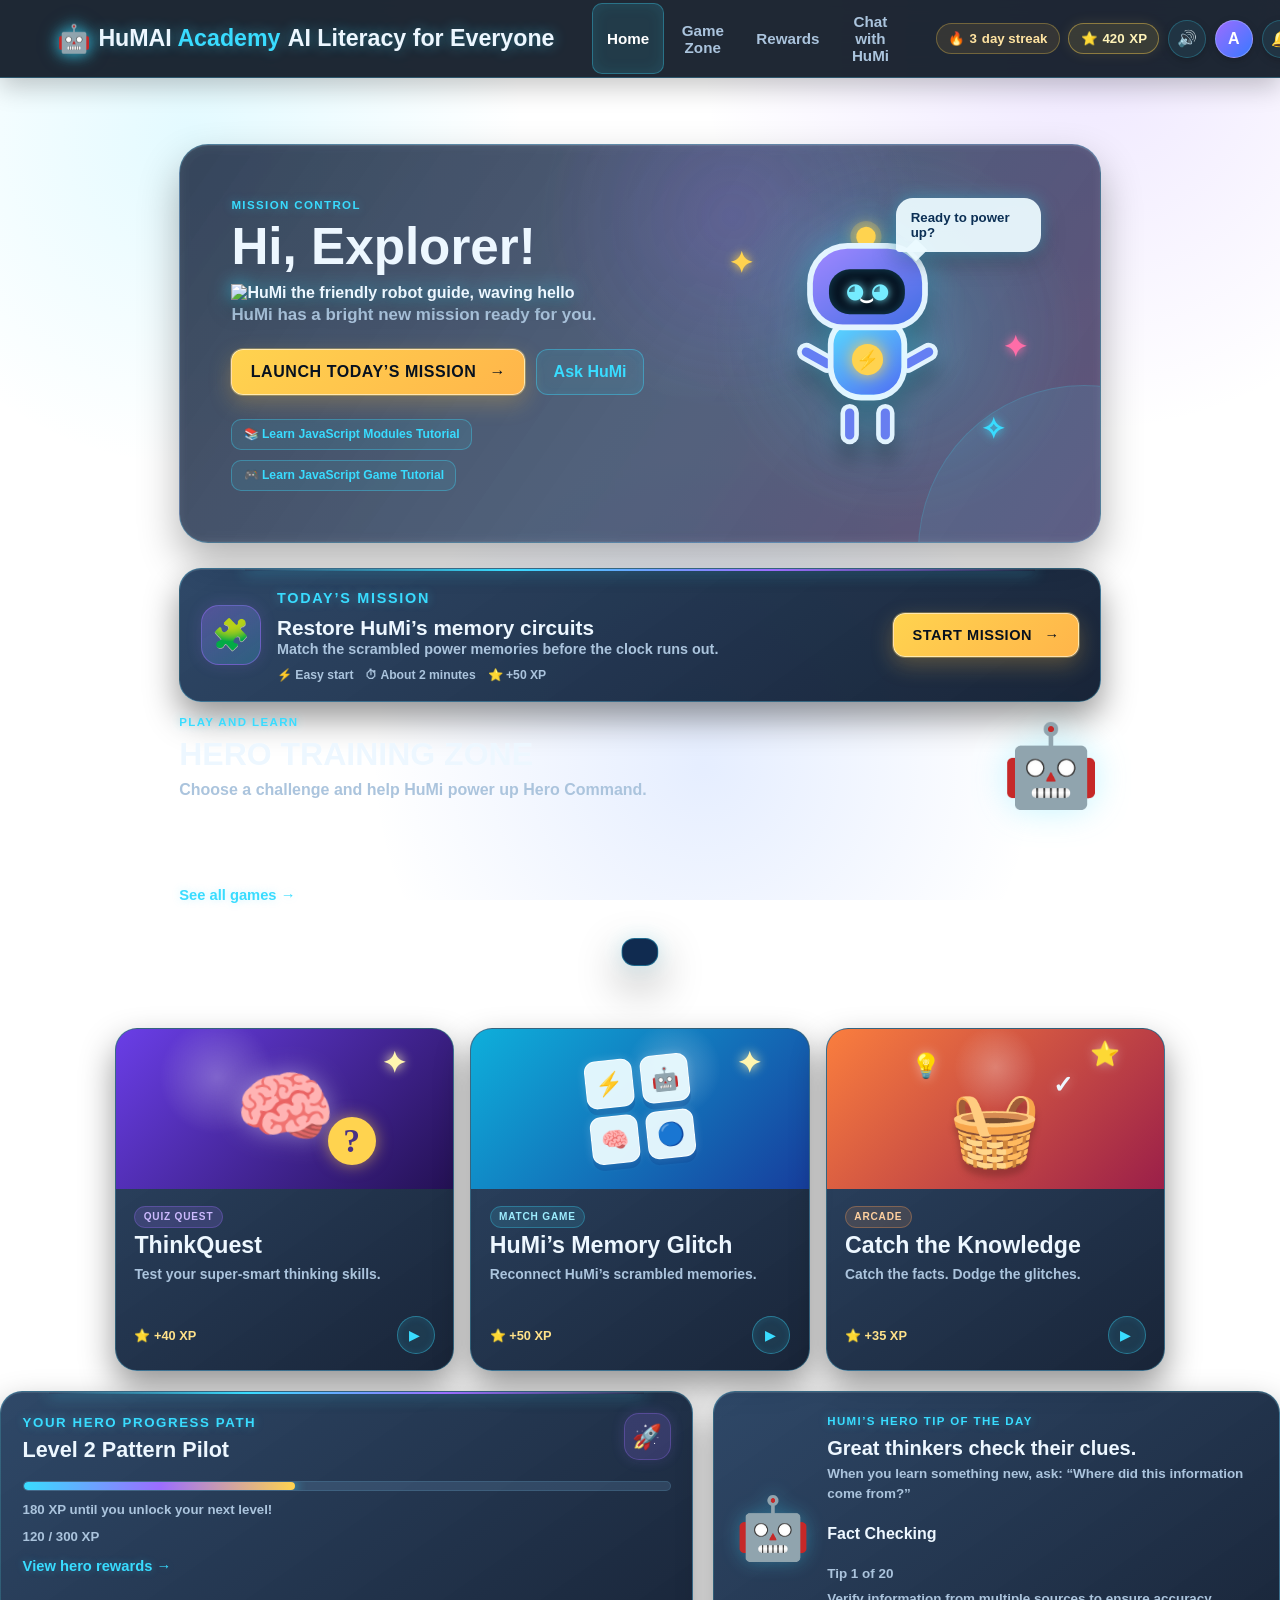
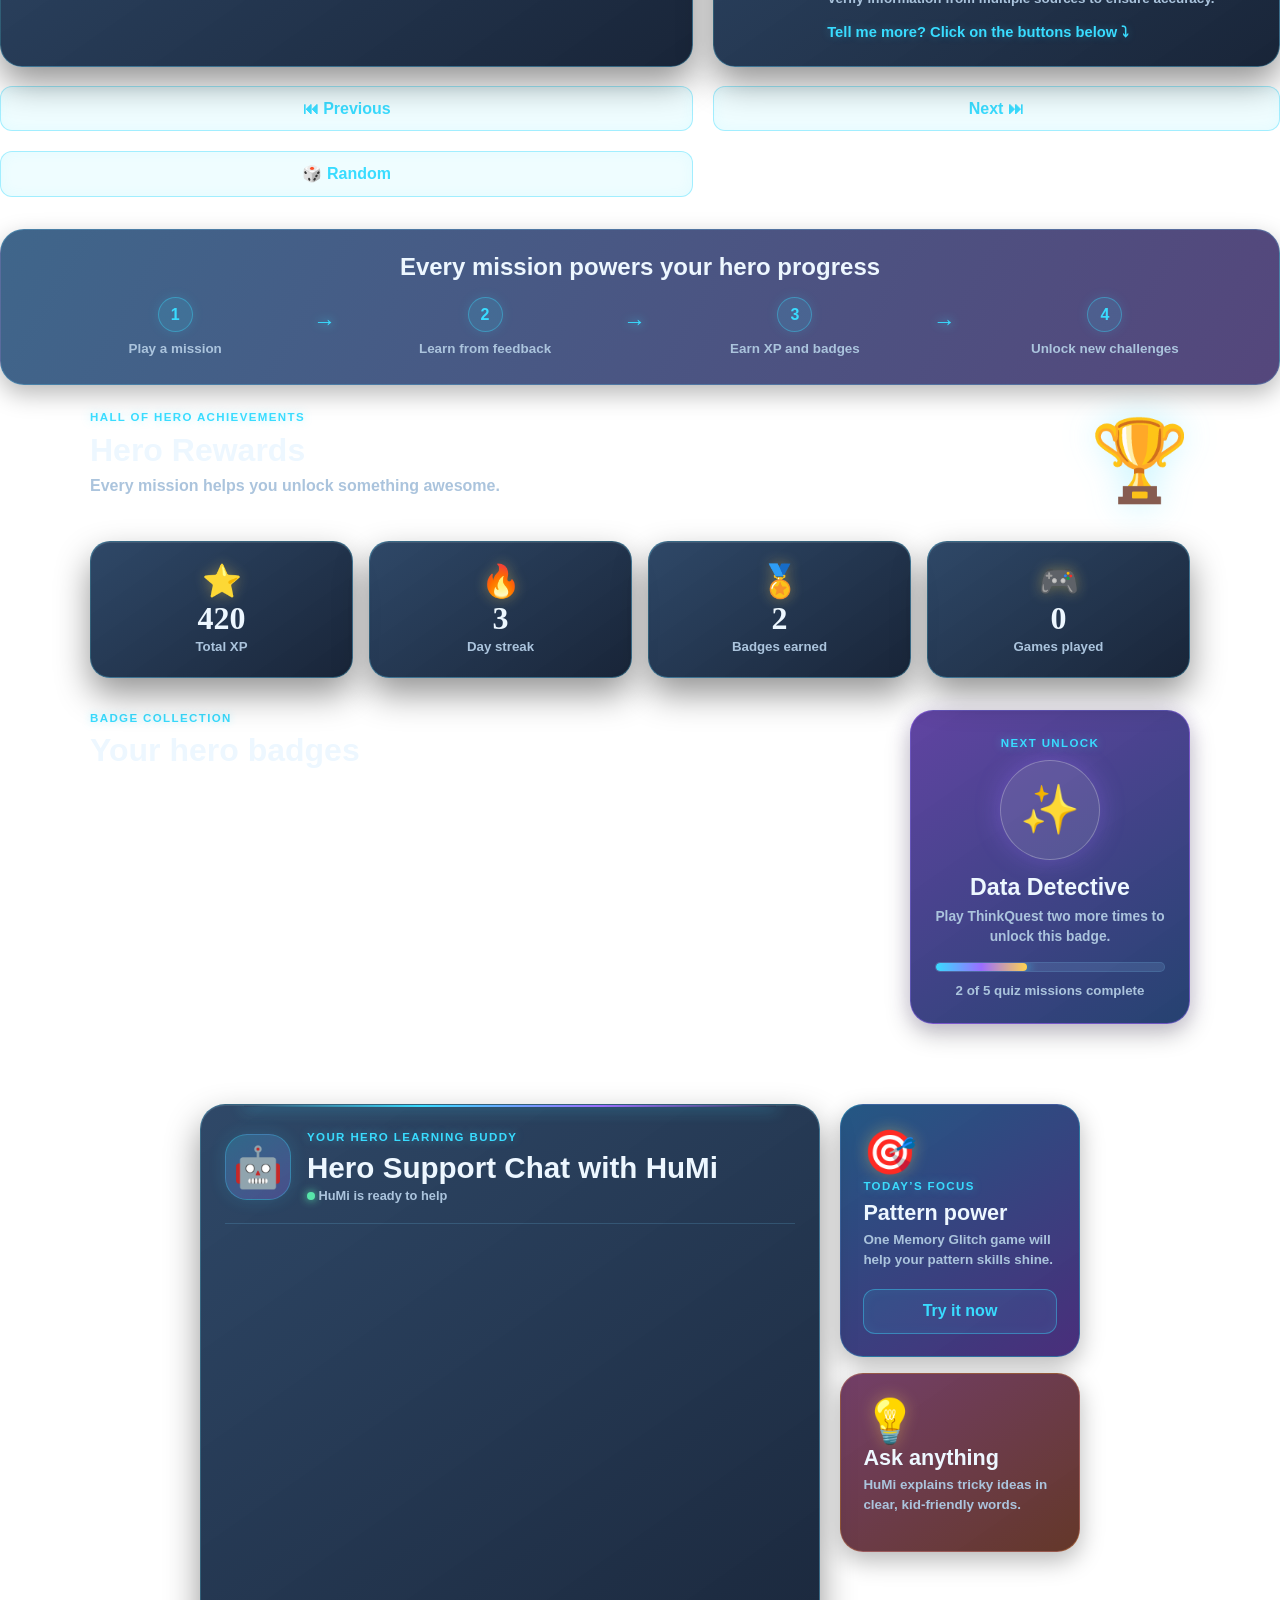
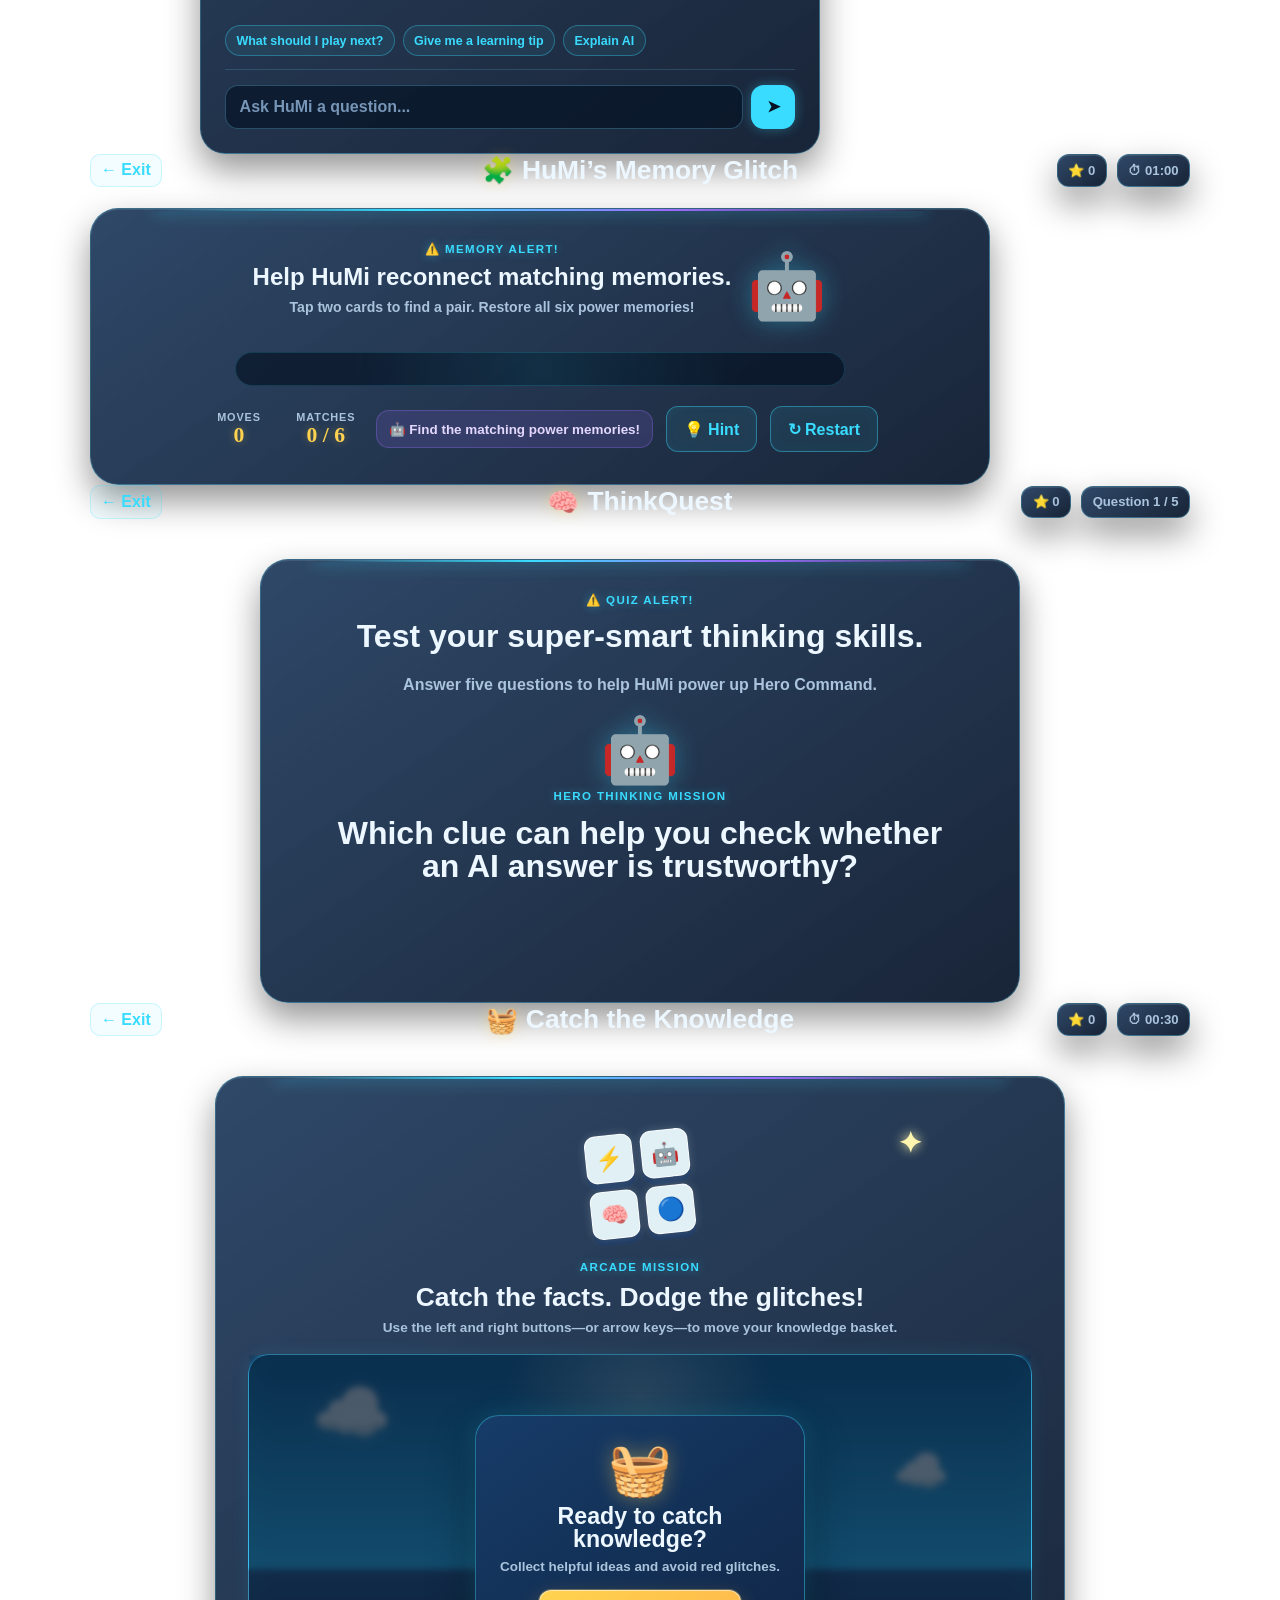
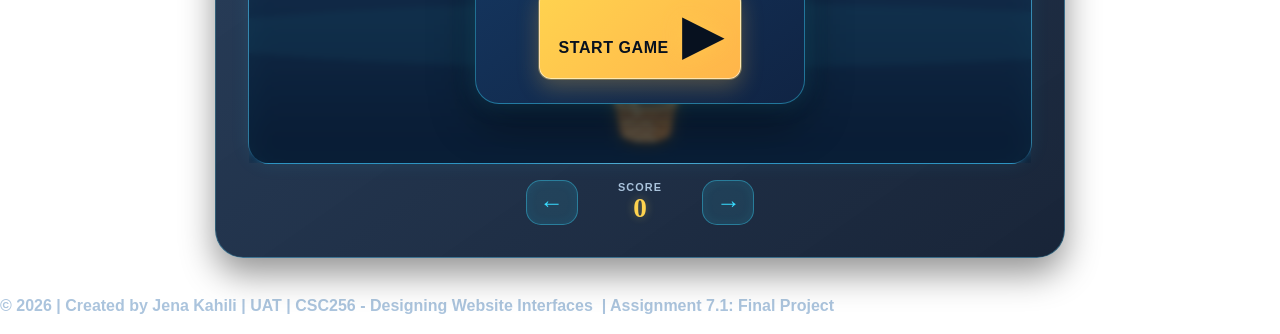
==== index.html @ 09906ee4 "Added files for final project" ====
<!-- 1st tag that specifies document type as HTML5 for HuMAI Academy, ensures that the browser renders it correctly in standard mode -->
<!Doctype html>
<!-- 2nd tag that defines the start of the HTML document and specifies the language; English which is automatically added by VS Code -->
<html lang="en">
  <!-- 3rd tag that contains metadata information about the document like title, description, and links to resources -->
<head>
  <!-- 4th tag that ensures proper coding for the document and proper text rendering; which controls the character set encoding -->
  <meta charset="UTF-8" />
  <!-- 5th tag that ensures compatibility with Internet Explorer, contains viewport information, 
  indicating how the page should be rendered on different devices (screen width & zoom level); for Mobile Responsiveness -->
  <meta name="viewport" content="width=device-width, initial-scale=1.0" />
  <!-- 6th tag that provides a brief description of the page for search engines and social media -->
  <meta name="description" content="HuMAI Academy: a playful AI literacy learning experience with HuMi." />
  <!-- 7th tag that specifies the title of the page that appears in the browser tab -->
  <title>HuMAI Academy</title>
  <!-- 8th tag that links to the favicon image for the page, which appears in the browser tab 
  <link rel="icon" href="favicon.ico" /> -->
  <!-- 9th tag that links to the external CSS stylesheet for styling the page -->
  <link rel="stylesheet" href="./styles-hero-command.css" />
  <!-- 10th tag that links to the external JavaScript file for adding interactivity to the page -->
  <script type="module" src="app.js"></script>
<!-- Closing head tag - last line of the head element -->
</head>
  <!--11th tag that defines the start of the body element -->
  <body>
    <!-- 12th tag that defines the main container for the application, which includes the header, 
    navigation bar, mobile menu, dashboard, game rewards, HuMi Coach, popups, and every screen on the page -->
    <div class="app-interface-layer">
      <!-- Main application container -->
      <header class="topbar">
        <!-- 13th tag that defines a button for opening the mobile menu, with an icon and an accessible label -->
        <button class="icon-button mobile-menu" id="mobileMenuButton" aria-label="Open menu">☰</button>
        <!-- 14th tag that defines my HuMAI brand logo and link for the application, clicking this will 
        take the user to the Hero Command dashboard -->
        <button class="HuMAI" data-route="dashboard" aria-label="Go to HuMAI Academy dashboard">
          <!-- My brand logo -->
          <span class="HuMAI-bot">🤖</span>
          <!-- My brand name with emphasis on "Academy" -->
          <span>HuMAI <em>Academy</em></span>
          <!-- My brand subtitle -->
          <span class="HuMAI-subtitle">AI Literacy for Everyone</span>
        <!-- Closing button tag for the brand logo and link -->
        </button>
          <!-- 15th tag that defines the primary navigation menu for desktop users, with buttons for different routes and an accessible label -->
          <nav class="desktop-nav" aria-label="Primary navigation">
            <!-- Navigation links -->
            <button data-route="dashboard" class="nav-link active">Home</button>
            <button data-route="games" class="nav-link">Game Zone</button>
            <button data-route="rewards" class="nav-link">Rewards</button>
            <button data-route="coach" class="nav-link">Chat with HuMi</button>
          <!-- Closing nav tag for the primary navigation menu -->
          </nav>
        <!-- 16th tag that defines the action buttons for the topbar; XP, streak, sound, and profile controls -->
        <div class="topbar-actions">
          <!-- Streak chip -->
          <div class="streak-chip" title="Hero learning streak"><span>🔥</span><strong id="streakTop">3</strong><span class="streak-text">day streak</span></div>
          <!-- Experience points chip -->
          <div class="xp-chip" title="Total Energy XP"><span>⭐</span><strong id="xpTop">420</strong><span class="xp-text">XP</span></div>
          <!-- Sound toggle button -->
          <button class="icon-button" id="soundButton" aria-label="Toggle sounds" title="Toggle sounds">🔊</button>
          <!-- Profile button with avatar -->
          <button class="avatar-button" id="profileButton" aria-label="Open profile">A</button>
          <!-- Notification button -->
          <button class="icon-button" id="notificationButton" aria-label="Open notifications">🔔</button>
        <!-- Closing div tag for the topbar actions -->
        </div>
      <!-- Closing header tag for the topbar -->
      </header>
        <!-- 17th tag that defines the mobile navigation menu, with buttons for different routes and an accessible label -->
        <aside class="mobile-nav" id="mobileNav" aria-label="Mobile navigation">
          <!-- Mobile navigation links -->
          <button data-route="dashboard">🏠 Home</button>
          <button data-route="games">🎮 Game Zone</button>
          <button data-route="rewards">🏆 Rewards</button>
          <button data-route="coach">🤖 Chat with HuMi</button>
            <!--Navigation link that opens an external tutorial about using JavaScript modules, opens the tutorial in a new tab so the HuMAI Academy
            page stays open in the current tab (rel="noopener noreferrer" is a standard safety setting for external links) -->
            <a  class="nav-link tutorial-link" href="https://www.youtube.com/watch?v=7QUhW3KhJiA" target="_blank" rel="noopener noreferrer">📚 Learn JavaScript Modules Tutorial</a>
            <!-- Navigation link that opens a tutorial about building games with HTML, CSS, and JavaScript -->
            <a class="nav-link tutorial-link" href="https://www.youtube.com/watch?v=GFO_txvwK_c" target="_blank" rel="noopener noreferrer">🎮 Learn JavaScript Game Tutorial</a>  
        <!-- Closing aside tag for the mobile navigation menu -->
      </aside>
      <!-- 18th tag that defines the main content area of the application, which includes different screens 
      for the dashboard, games, rewards, and coach. JavaScript hides the inactive screens and shows the active one -->
        <main>
          <!-- 19th tag that defines the dashboard screen, which is the default active screen when the application loads, with an accessible label -->
          <section class="screen active" id="dashboard-screen" aria-labelledby="dashboard-title">
            <!-- 20th tag that defines the dashboard main mission briefing area -->
            <div class="dashboard-hero">
              <!-- 21st tag that defines the hero image -->
              <div class="hero-copy">
                <!--22nd tag that defines the hero eyebrow text -->
                <p class="eyebrow">MISSION CONTROL</p>
                <!-- 23rd tag that defines the hero title -->
                <h1 id="dashboard-title" class="hero-greeting"><span class="greeting-text">Hi, <span id="learnerName">Explorer</span>!</h1></span> 
                <!-- 24th tag that defines the hero image -->
                <img class="humi-greeting-mascot" src="./images/humi-mascot.png" alt="HuMi the friendly robot guide, waving hello">
                <!-- 25th tag that defines the hero message -->
                <p class="hero-message">HuMi has a bright new mission ready for you.</p>
                <!-- 26th tag that defines the hero action buttons -->
                <div class="hero-actions">
                  <!-- 27th tag that defines the primary button for starting today's mission, opens HuMi's Memory Glitch game -->
                  <button class="primary-button" id="startMissionButton">Launch today’s mission <span>→</span></button>
                  <!-- 28th tag that defines the secondary button for asking HuMi a question, with an accessible label -->
                  <button class="secondary-button" data-route="coach">Ask HuMi</button>
                  <!-- Closing div tag for the hero actions -->
                </div>
                 <div class="hero-tutorial-links">
                  <!--Navigation link that opens an external tutorial about using JavaScript modules, opens the tutorial in a new tab so the HuMAI Academy
                  page stays open in the current tab (rel="noopener noreferrer" is a standard safety setting for external links) -->
                  <a  class="tutorial-link" href="https://www.youtube.com/watch?v=7QUhW3KhJiA" target="_blank" rel="noopener noreferrer">📚 Learn JavaScript Modules Tutorial</a>
                  <!-- Navigation link that opens a tutorial about building games with HTML, CSS, and JavaScript -->
                  <a class="tutorial-link" href="https://www.youtube.com/watch?v=GFO_txvwK_c" target="_blank" rel="noopener noreferrer">🎮 Learn JavaScript Game Tutorial</a>
                  </div>
              <!-- Closing div tag for the hero hero image -->
              </div>
              
                <!-- 29th tag that defines the image of HuMi the robot -->
                <div class="humi-stage" aria-label="HuMi the friendly robot guide, standing on a futuristic platform with glowing lights and sparkles">
                <!-- 30th tag that defines the spark elements for the hero image -->
                <div class="spark spark-one">✦</div><div class="spark spark-two">✧</div><div class="spark spark-three">✦</div>
                  <!-- 31st tag that defines the HuMi robot character for Humi scattered pieces game, original HuMI robot made from HTML and CSS shapes -->
                  <div class="humi humi large">
                    <!-- 32nd tag that defines the antenna element for the HuMi robot character -->
                    <div class="antenna"><i></i></div>
                    <!-- 33rd tag that defines the head element for the HuMi robot character -->
                    <div class="humi-head"><div class="face"><span class="eye">◕</span><span class="eye">◕</span><span class="mouth">⌣</span></div></div>
                    <!-- 34th tag that defines the body element for the HuMi robot character -->
                    <div class="humi-body"><span class="core">⚡</span></div>
                    <!-- 35th tag that defines the left arm element for the HuMi robot character -->
                    <div class="humi-arm left-arm"></div>
                    <!-- 36th tag that defines the right arm element for the HuMi robot character -->
                    <div class="humi-arm right-arm"></div>
                    <!-- 37th tag that defines the left leg element for the HuMi robot character -->
                    <div class="humi-leg left-leg"></div>
                    <!-- 38th tag that defines the right leg element for the HuMi robot character -->
                    <div class="humi-leg right-leg"></div>
                  <!-- Closing div tag for the HuMi robot character -->
                  </div>
                  <!-- 39th tag that defines the speech bubble for the HuMi robot character -->
                  <div class="speech-bubble">Ready to power up?<span class="bubble-tail"></span></div>
                <!-- Closing div tag for the hero stage -->
                </div>
              <!-- Closing div tag for the hero section -->
              </div>

          <!-- 40th tag that defines the daily mission card; launches the Memory Glitch game -->
          <section class="daily-mission-card" aria-label="Priority hero mission">
              <!-- 41st tag that defines the mission icon -->
              <div class="mission-icon">🧩</div>
              <!-- 42nd tag that defines the mission content -->
              <div class="mission-content">
                <!-- 43rd tag that defines the mission eyebrow -->
                <p class="eyebrow">TODAY’S MISSION</p>
                <!-- 44th tag that defines the mission title -->
                <h2>Restore HuMi’s memory circuits</h2>
                <!-- 45th tag that defines the mission description -->
                <p>Match the scrambled power memories before the clock runs out.</p>
                <!-- 46th tag that defines the mission metadata -->
              <div class="mission-meta"><span>⚡ Easy start</span><span>⏱ About 2 minutes</span><span>⭐ +50 XP</span></div>
              <!-- 47th tag that defines the mission completion indicator --> 
              <!-- Closing div tag for the mission content -->  
              </div>
                <!-- 48th tag that defines the mission play button to launch the Memory Glitch game -->
                <button class="primary-button small" id="missionPlayButton">Start mission <span>→</span></button>
          <!-- Closing section tag for the daily mission card -->
          </section>
          
          <!-- 49th tag that defines the game choice section -->
          <section class="screen" id="games-screen" aria-labelledby="games-title">
              <!-- 50th tag that defines the game zone eyebrow and the Hero Training Zone games screen, which displays a grid of available games and 
              explains how each game contributes to the learning path -->
              <div class="page-header"><div><p class="eyebrow">PLAY AND LEARN</p><h2 id="games-title">HERO TRAINING ZONE</h2>
                <p>Choose a challenge and help HuMi power up Hero Command.</p></div>
                 <div class="page-humi" aria-hidden="true">🤖</div>
            </div>
                <!-- 51st tag that defines the button to see all games -->
                <button class="text-button" data-route="games" type="button">See all games <span>→</span></button>
              <!-- Closing div tag for the game grid -->
              </div>
          <!-- Closing section tag for the game zone -->
          </section>

            <!-- 52nd tag that defines the Dashboard preview game grid for the three main game cards -->
            <div class="game-grid dashboard-game-grid">
              <!-- 53rd tag that defines the game card for ThinkQuest -->
              <article class="game-card thinkquest-card">
                <!-- 54th tag that defines the game card image for ThinkQuest -->
                <div class="game-card-art"><span class="art-star">✦</span><span class="brain">🧠</span><span class="question-orb">?</span></div>
                <!-- 55th tag that defines the game card body for ThinkQuest -->
                <div class="game-card-body"><span class="game-tag purple">QUIZ QUEST</span><h3>ThinkQuest</h3><p>Test your super-smart thinking skills.</p>
                <div class="game-card-footer"><span>⭐ +40 XP</span><button class="round-play" data-game="thinkquest" aria-label="Play ThinkQuest">▶</button></div></div>
              <!-- Closing article tag for the game card -->
              </article>
              <!-- 56th tag that defines the game card for HuMi's Memory Glitch -->
              <article class="game-card memory-preview-card">
                <!-- 57th tag that defines the game card image for HuMi's Memory Glitch -->
                <div class="game-card-art"><div class="mini-cards" aria-hidden="true"><span>⚡</span><span>🤖</span><span>🧠</span><span>🔵</span></div><span class="art-star" aria-hidden="true">✦</span></div>
                <!-- 58th tag that defines the game card body for HuMi's Memory Glitch -->
                <div class="game-card-body"><span class="game-tag blue">MATCH GAME</span><h3>HuMi’s Memory Glitch</h3><p>Reconnect HuMi’s scrambled memories.</p>
                <div class="game-card-footer"><span>⭐ +50 XP</span><button class="round-play" data-game="memory" aria-label="Play HuMi's Memory Glitch">▶</button></div></div>
              <!-- Closing article tag for the game card -->
              </article>
              <!-- 59th tag that defines the game card for Catch the Knowledge -->
              <article class="game-card catch-card"> 
                <!-- 60th tag that defines the game card image for Catch the Knowledge -->
                <div class="game-card-art"><span class="basket">🧺</span><span class="falling-item item-one">💡</span><span class="falling-item item-two">✓</span><span class="falling-item item-three">⭐</span></div>
                <!-- 61st tag that defines the game card body for Catch the Knowledge -->
                <div class="game-card-body"><span class="game-tag orange">ARCADE</span><h3>Catch the Knowledge</h3><p>Catch the facts. Dodge the glitches.</p>
                <div class="game-card-footer"><span>⭐ +35 XP</span><button class="round-play" data-game="catch" aria-label="Play Catch the Knowledge">▶</button></div></div>
              <!-- Closing article tag for the game card -->
              </article>
            <!-- Closing div tag for the game grid -->
            </div>

          <!-- Dashboard Lower Section - Shows Learner progress and Humi's rotating tip card -->
          <section class="dashboard-lower">
            <!-- 62nd tag that defines the Level 2: Pattern Pilot Card - level progress module that updates this card
            whenever XP increases -->
            <article class="progress-card">
              <!-- 63rd tag that defines the progress card top -->
              <div class="progress-card-top"><div><p class="eyebrow">YOUR HERO PROGRESS PATH</p><h2>Level <span id="levelNumber">2 </span>
              <span id="levelName">Pattern Pilot</h2></div>
              <span class="level-icon" id="levelIcon">🚀</span></div>
              <!-- 64th tag that defines the progress track -->
              <div class="progress-track">
                <span id="levelProgress" style="width: 42%"></span>
              </div>
              <!-- 65th tag that defines the progress card bottom -->
              <p><strong id="xpToLevel">180 XP</strong> until you unlock your next level!</p>
              <!-- 66th tag that defines the current level XP counter -->
              <p class="level-xp-counter" id="currentLevelXp">120 / 300 XP</p>
                <!-- 67th tag that defines the rewards button -->
                <button class="text-button" data-route="rewards" type="button">View hero rewards <span>→</span></button>
            <!-- Closing article tag for the progress card -->
            </article>
            <!-- 68th tag that defines the humi tip card -->
            <article class="humi-tip-card"><div class="tip-humi">🤖</div><div><p class="eyebrow">HUMI’S HERO TIP OF THE DAY</p>
              <!-- Tip content -->
              <h3>Great thinkers check their clues.</h3><p>When you learn something new, ask: “Where did this information come from?”</p>
              <!-- Tip description -->
              <p class="level-xp-counter" id="humiTipDescription"><h4><strong>Fact Checking</strong></h4></p>
              <!-- Tip counter -->
              <p class="level-xp-counter" id="humiTipCounter">Tip 1 of 20</p>
              <!-- Tip details -->
              <p class="level-xp-counter" id="humiTipDetails">Verify information from multiple sources to ensure accuracy.</p>
                <!-- Tip controls - buttons that let you rotate throught 20 local demo script tips -->
                <div class="humi-tip-controls">
                  <!-- Tell me more button in Humi's tip card -->
                <div class="text-button" data-route="coach">Tell me more? Click on the buttons below <span>⤵ </span></div></div></article>
                  <!-- Previous tip button -->
                  <button class="secondary-button" id="previousTipButton" aria-label="Previous tip">⏮ Previous</button>
                  <!-- Next tip button -->
                  <button class="secondary-button" id="nextTipButton" aria-label="Next tip">Next ⏭</button>
                  <!-- Random tip button -->
                  <button class="secondary-button" id="randomTipButton" aria-label="Random tip">🎲 Random</button>
                <!-- Closing div tag for the humi tip controls -->
                </div>
          <!-- Closing section tag for the dashboard lower section -->
          </section>
            
          <!-- 72nd tag that defines the how it works section -->
          <section class="how-it-works"><h2>Every mission powers your hero progress</h2>
            <!-- Steps -->
            <div class="steps-row">
              <!--Steps 1-4 -->
              <div><span>1</span><p>Play a mission</p></div>
              <div><span>2</span><p>Learn from feedback</p></div>
              <div><span>3</span><p>Earn XP and badges</p></div>
              <div><span>4</span><p>Unlock new challenges</p></div>
            <!-- Closing div tag for steps -->
            </div>
          <!-- Closing section tag for the games screen -->
          </section>

          <!-- 73rd tag that defines the Hero Rewards screen, which displays the user's collection 
          of rewards, including total XP, day streak, badges earned, and games played -->
          <section class="screen" id="rewards-screen" aria-labelledby="rewards-title">
            <!-- 74th tag that defines the page header for the rewards screen -->
            <div class="page-header"><div>
              <p class="eyebrow">HALL OF HERO ACHIEVEMENTS</p>
              <h2 id="rewards-title">Hero Rewards</h2>
              <p>Every mission helps you unlock something awesome.</p></div>
              <div class="page-humi">🏆</div>
            <!-- Closing div tag for page header -->
            </div>
            <!-- 75th tag that defines the reward summary -->
            <div class="reward-summary">
              <!--Total Xp content -->
              <article><span>⭐</span><strong id="rewardXp">420</strong><p>Total XP</p></article>
              <!--Day Streak content-->
              <article><span>🔥</span><strong id="rewardStreak">3</strong><p>Day streak</p></article>
              <!-- Badges earned content -->
              <article><span>🏅</span><strong id="badgeCount">2</strong><p>Badges earned</p></article>
              <!-- Games played content-->
              <article><span>🎮</span><strong id="gamesPlayed">0</strong><p>Games played</p></article></div>
            <!-- 76th tag that defines the rewards layout -->
            <div class="rewards-layout">
              <!-- Hero Rewards Screen section -->
              <section>
                <!-- Section heading -->
                <div class="section-heading simple">
                  <!-- Rewards layout area-->
                  <div>
                    <!-- Badge Collection area -->
                    <p class="eyebrow">BADGE COLLECTION</p><h2>Your hero badges</h2></div></div><div class="badge-grid" id="badgeGrid">
                  <!-- Closing div tag for rewards layout --> 
                  </div>
              <!-- Closing section tag for Hero Rewards screen -->
              </section>
                <!-- Next badge to unlock -->
                <span class="next-unlock"><p class="eyebrow">NEXT UNLOCK</p>
                  <!-- Locked badge -->
                  <div class="locked-orb">✨</div><h2>Data Detective</h2><p>Play ThinkQuest two more times to unlock this badge.</p>
                  <!-- Mission Progress track -->
                  <div class="progress-track"><span style="width: 40%"></span></div><small>2 of 5 quiz missions complete</small></span>
                <!-- Closing aside tag for the badge area -->
                </aside>
              <!-- Closing div tag for badge area-->
              </div>
          <!-- Closing section tag for the rewards screen -->
          </section>

          <!-- 77th tag that defines the Humi Hero Support, offline coach chat screen;
          connects to external humi-coach.js file with pre-written responses -->
          <section class="screen" id="coach-screen" aria-labelledby="coach-title">
              <!-- 78th tag that defines the coach layout -->
              <div class="coach-layout"><section class="coach-panel"><div class="coach-top"><div class="coach-avatar">🤖</div>
                <!-- Chat layout -->
                <div>
                  <!-- HuMi Coaching Chat Support -->
                  <p class="eyebrow">YOUR HERO LEARNING BUDDY</p>
                  <!--Coach title for chat -->
                  <h1 id="coach-title">Hero Support Chat with HuMi</h1>
                  <!-- Online status - HuMi standby-->
                  <p class="online-status"><span></span> HuMi is ready to help</p>
                <!-- Closing coach layout-->
                </div>
              <!-- Closing coach screen -->
              </div>
            <!-- JavaScript adds chat messages here -->
            <div class="chat-log" id="chatLog" aria-live="polite"></div>
            <!-- Quick prompts for offline chat-->
            <div class="quick-replies" id="quickReplies">
              <button>What should I play next?</button>
              <button>Give me a learning tip</button>
              <button>Explain AI</button>
            <!-- Closing quick prompts area -->
            </div>
            <!-- The chat form that sends the learner's message to humi-coach.js external file -->
            <form class="chat-form" id="chatForm">
            <!--Message HuMi label -->
            <label class="sr-only" for="chatInput">Message HuMi</label>
            <!-- Humi coach chat user input -->
            <input id="chatInput" autocomplete="off" maxlength="240" placeholder="Ask HuMi a question..." />
            <!-- Humi coach chat submit button -->
            <button class="send-button" type="submit" aria-label="Send message">➤</button>
          <!-- Closing form tag -->
          </form>
            <!-- Closing section tag -->
            </section>
              <!-- Aside tag for Coaching stat card-->
              <aside class="coach-side">
                <!-- Coach Stat card -->
                <article class="coach-stat-card"><span>🎯</span>
                  <!-- eyebrow for the stat card -->
                  <p class="eyebrow">TODAY’S FOCUS</p><h3>Pattern power</h3>
                  <!-- Stat card description -->
                  <p>One Memory Glitch game will help your pattern skills shine.</p>
                    <!-- Game button -->
                    <button class="secondary-button" data-game="memory">Try it now</button>
                <!-- Closing coach stat card -->
                </article>
                <!-- Mini coach stat card -->
                <article class="coach-stat-card mini"><span>💡</span><h3>Ask anything</h3>
                  <!-- Stat card description -->
                  <p>HuMi explains tricky ideas in clear, kid-friendly words.</p>
                <!-- Closing mini coach stat card -->
                </article>
              <!-- Closing aside tag -->
              </aside>
            <!-- Closing div tag for the coach layout -->
            </div>
          <!-- Closing section tag for the coach screen -->
          </section>

          <!-- 79th tag that defines HuMi's Memory Glitch game screen, which displays the memory match game and its controls, connects to memory-glitch.js that builds the board and runs the game -->
          <section class="screen game-screen" id="memory-screen" aria-labelledby="memory-title">
            <!-- 80th tag that defines the game topbar, which displays the game title, score, and time remaining -->
            <div class="game-topbar">
              <!-- Exit button -->
              <button class="back-button" data-route="dashboard">← <span>Exit</span></button>
            <!-- Game title and icon -->
            <div class="game-title"><span>🧩</span><h1 id="memory-title">HuMi’s Memory Glitch</h1></div>
            <!-- Game stats and icon -->
            <div class="game-stats"><span>⭐ <strong id="memoryScore">0</strong></span><span>⏱ <strong id="memoryTime">01:00</strong></span></div>
            <!-- Closing div tag for game topbar -->  
            </div>
              <!-- 81st tag that defines the memory game wrapper, which contains the game board and controls -->
              <div class="memory-game-wrap">
                <!--eyebrow text Memory game intro -->
                <div class="memory-intro"><div> 
                  <!--eyebrow text Memory game intro -->
                  <p class="eyebrow">⚠️ MEMORY ALERT!</p>
                  <!--Help heading -->
                  <h2>Help HuMi reconnect matching memories.</h2>
                  <!--Help text -->
                  <p>Tap two cards to find a pair. Restore all six power memories!</p>
                <!--Closing div tag for help text -->
                </div>
                <!-- Game character -->
                <div class="game-mini-humi">🤖</div>
              <!-- Closing div tag for Memory game board -->
              </div>

              <!-- memory-glitch.js creates randomized card buttons inside this area -->
              <div class="memory-board" id="memoryBoard" aria-label="Memory match game board"></div>
                <!--Memory footer with game metrics and messages-->
                <div class="memory-footer"><div class="memory-metric"><span>MOVES</span><strong id="memoryMoves">0</strong></div>
                <!-- Memory matches metric -->
                <div class="memory-metric"><span>MATCHES</span><strong id="memoryMatches">0 / 6</strong></div>
                <!-- Game message -->
                <div class="humi-game-message" id="memoryMessage">🤖 Find the matching power memories!</div>
                  <!-- Hint button -->
                  <button class="secondary-button hint-button" id="hintButton">💡 Hint</button>
                  <!-- Restart button -->
                  <button class="secondary-button" id="restartMemory">↻ Restart</button>
                <!-- Closing div tag for memory game footer -->
                </div>
              <!-- Closing div tag for memory game wrapper -->
              </div>
          <!-- Closing section tag for memory game screen -->
          </section>

          <!-- 82nd tag that defines the ThinkQuest quiz game screen, which displays the quiz questions and answers, connects to thinkquest.js;
          contains local questions, checks answers, and scores  -->
          <section class="screen game-screen" id="thinkquest-screen" aria-labelledby="thinkquest-title">
            <!-- 83rd tag that defines the game topbar, which displays the game title, score, and question count -->
            <div class="game-topbar">
              <!-- back button -->
              <button class="back-button" data-route="games">← <span>Exit</span></button>
              <!-- game title -->
              <div class="game-title"><span>🧠</span><h1 id="thinkquest-title">ThinkQuest</h1></div>
              <!-- game stats -->
              <div class="game-stats"><span>⭐ <strong id="quizScore">0</strong></span><span>Question <strong id="questionCount">1 / 5</strong></span></div></div>
              <!-- 84th tag that defines the quiz wrapper, which contains the quiz question, answer options, and feedback -->
              <div class="quiz-wrap">
              <!-- quiz game intro -->
              <div class="quiz-intro"><div>
                <!-- quiz eyebrow -->
                <p class="eyebrow">⚠️ QUIZ ALERT!</p>
                <!-- quiz heading -->
                <h2>Test your super-smart thinking skills.</h2>
                <!-- quiz description -->
                <p>Answer five questions to help HuMi power up Hero Command.</p>
              <!-- Closing div tag for quiz intro -->
              </div>
              <!-- quiz game character -->
              <div class="game-mini-humi">🤖</div>
            <!-- Closing div tag for quiz wrapper -->
            </div>
            
              <!--javascript adds quiz questions and answers here -->
              <p class="eyebrow">HERO THINKING MISSION</p>
              <!-- thinkquest.js replaces this with each local question -->
              <h2 id="quizQuestion">Which clue can help you check whether an AI answer is trustworthy?</h2>
              <!-- thinkquest.js creates four answer buttons here -->
            <div class="answer-list" id="answerList"></div>
              <!-- ThinkQuest quiz feedback appears here after the user chooses an answer -->
            <div class="quiz-feedback" id="quizFeedback" aria-live="polite"></div>
              <!-- Next question button -->
              <button class="primary-button hidden" id="nextQuestionButton">Next question <span>→</span></button>
            <!--Closing div tag for quiz wrapper -->
            </div>
          <!-- Closing section tag for the quiz game screen -->
          </section>

          <!-- 85th tag that defines the catch game screen, which displays the catch game area and controls
          catch-knowledge.js runs the falling object arcade game here -->
          <section class="screen game-screen" id="catch-screen" aria-labelledby="catch-title">
            <!-- 86th tag that defines the game topbar, which displays the game title, score, and time -->
            <div class="game-topbar">
              <!-- back button  -->
              <button class="back-button" data-route="games">← <span>Exit</span></button>
                <!--87th tag that defines the game title for the Catch the Knowledge game -->
                <div class="game-title"><span>🧺</span><h1 id="catch-title">Catch the Knowledge</h1></div>
                <!-- 88th tag that defines the game stats for the catch score and time -->
                <div class="game-stats"><span>⭐ <strong id="catchScore">0</strong></span><span>⏱ <strong id="catchTime">00:30</strong></span></div></div>
                <!-- 89th tag that defines the catch wrapper, which contains the catch instructions, game area, and controls -->
                <div class="catch-wrap">
                  <!-- Catch instrustions -->
                  <div class="catch-instructions">
                    <div class="game-card-art"><div class="mini-cards"><span>⚡</span><span>🤖</span><span>🧠</span><span>🔵</span></div><span class="art-star">✦</span></div>
                    <!--Arcade mission eyebrow -->
                    <p class="eyebrow">ARCADE MISSION</p>
                    <!-- H2 heading for the mission -->
                    <h2>Catch the facts. Dodge the glitches!</h2>
                    <!-- How to use the basket instructions -->
                    <p>Use the left and right buttons—or arrow keys—to move your knowledge basket.</p>
                  <!-- Closing div tag for catch instructions -->
                  </div>
                  <!-- Arcade module - adds falling helpful items and glitches in this arena -->
                  <div class="catch-game" id="catchGame" tabindex="0" aria-label="Catch the Knowledge game area">
                    <!-- Cloud for falling objects -->
                    <div class="catch-cloud cloud-a">☁️</div>
                    <!-- Cloud for falling objects -->
                    <div class="catch-cloud cloud-b">☁️</div>
                    <!-- JavaScript moves this basket left and right -->
                    <div class="catch-basket" id="catchBasket">🧺</div>
                    <!-- Arcade modules - fills this with the Start Game screen -->
                    <div class="catch-overlay" id="catchOverlay"><div><span>🧺</span>
                      <!-- h3 heading for catch cloud -->
                      <h3>Ready to catch knowledge?</h3>
                      <!-- catch cloud instructions -->
                      <p>Collect helpful ideas and avoid red glitches.</p>
                      <!-- Start game button -->
                      <button class="primary-button" id="startCatchButton">Start game <span>▶</span></button>
                    <!-- Closing div tag for Catch Game screen -->
                    </div>
                  <!-- Closing div tage for Arcade module -->
                  </div>
              <!-- Closing div tag for game top bar -->
              </div>
                <!-- Catch Game controls -->
                <div class="catch-controls">
                  <!-- Catch Game basket button; left -->
                  <button id="moveLeft" aria-label="Move basket left">←</button>
                    <!-- Catch score -->
                    <div><span>SCORE</span><strong id="catchScoreBottom">0</strong></div>
                  <!-- Catch Game basket button; right -->
                  <button id="moveRight" aria-label="Move basket right">→</button>
                <!-- Closing div tag for Catch game controls -->
                </div>
            </div>
          <!-- Closing section tag for the catch game screen -->
          </section>
        <!-- 90th tag that defines the main content area -->
        </main>
    <!-- Closing div tag for the main application container -->
    </div>

    <!-- 91st tag that defines the completion preview result modal, which displays the game results and actions;
    level-progress.js fills this visual only preview after Pattern Pilot -->
    <div class="modal hidden" id="resultModal" role="dialog" aria-modal="true" aria-labelledby="resultTitle">
      <!-- Results modal -->
      <div class="modal-card">
        <!-- Results modal Close button -->
        <button class="modal-close" id="modalClose" aria-label="Close">×</button>
        <!-- Results modal celebratory emoji -->
        <div class="modal-celebration" id="modalEmoji">🎉</div>
        <!-- Results modal mission complete eyebrow -->
        <p class="eyebrow" id="resultEyebrow">MISSION COMPLETE!</p>
        <!-- Results modal mission complete message title -->
        <h2 id="resultTitle">Power restored!</h2>
        <!-- Results modal mission complete message -->
        <p id="resultText">You did an awesome job helping HuMi.</p>
        <!-- JavaScript adds game specific stats, such as score and time, here -->
        <div class="result-stats" id="resultStats"></div>
        <!-- Earned Xp results -->
        <div class="earned-xp">+<span id="earnedXp">50</span> XP</div>
        <!-- Badge earned results -->
        <p class="badge-earned" id="badgeEarned">🏅 Pattern Pilot badge earned!</p>
        <!-- Results modal button actions -->
        <div class="modal-actions">
          <!-- Results modal game zone button -->
          <button class="secondary-button" id="modalHome">Game Zone</button>
          <!-- Results modal play again button -->
          <button class="primary-button" id="playAgain">Play again <span>↻</span></button>
        <!-- Closing tag for results modal actions -->
        </div>
      <!-- Closing tag for Results modal card -->
      </div>
    <!-- Closing tag for completeion results modal -->
    </div>
    <!-- Level 2 - Completion Preview Modal: level-progress.js fills this visual-only preview for Demo purposes,
     after Pattern Pilot. It doesn't actually start future games -->
    <div class="modal hidden" id="nextGamesModal"></div>
    <!-- 92nd tag that defines short messages, such as toast notifications, for hints and scores which displays temporary messages to the user -->
    <div class="toast" id="toast" role="status"></div><br><br>
    <!-- The audio tag is used by javaScript to play different sounds used throughout my mini game. 
                JavaScript controls the audio for each event: Question block hit(coin sound), hit #1 (displays name card):
                plays super mario bros intro song, hit #2 (displays favorite mario game card): plays Mario's "here we go" sound,
                hit #3 (displays princess peach card): plays Mario's "oki doki" sound-->
                <audio id="game-audio" preload="auto"></audio>
                    <!-- The footer tag is a best practice for organizing the footer section of the page; 
                    things like legal stuff, contact information, disclaimer, copyright -->
                    <footer>
                    <!-- The p tag is a paragraph tag, which contains the footer text content of the page -->
                    <p>&copy; 2026&nbsp;|&nbsp;Created by Jena Kahili |&nbsp;UAT&nbsp;| CSC256 - Designing Website Interfaces &nbsp;| Assignment 7.1: Final Project </p>
                    <!-- The closing footer tag is the last line of our footer section that closes the footer tag -->
                    </footer>
  <!-- Closing body tag for the main content area -->
  </body>
<!-- Closing html tag for the entire document -->
</html>
---- styles-hero-command.css ----
/* HuMAI Academy — Hero Command Center Style Sheet (Avengers-inspired)
-------------------------------------------------------------------------------------------------------------
Avengers-inspired CSS for the HuMAI Academy one-page web app, designed to evoke a superhero command center
aesthetic. This style sheet is intended for educational purposes and does not use any copyrighted Marvel or Avengers content.
  * Superhero command-center energy
  * Marvel UniverseDark, cinematic backgrounds:
    - Cyan holograms, violet power, gold XP, green success, red glitches
    - Self created characters and logos
    - Avengers-style panels, cards, and buttons
  * 7 major screens modules; designed to be a one-page web app with JavaScript routing, no need for refreshing the page:
    1.  Dashboard
    2.  Game Zone
    3.  Rewards
    4.  HuMi Coach
    5.  Memory Glitch
    6.  ThinkQuest
    7.  Catch the Knowledge
Co-collaborated with my son for Gamer Design style, and Perplexity for CSS elements and color palette. */

/* Shared, colors, shadows, & design settings */
:root {
  --space-black: #07111f;
  --deep-navy: #0b1d38;
  --navy-panel: #102b50;
  --steel-blue: #1c426f;

  --hero-cyan: #39dcff;
  --hero-blue: #3979ff;
  --plasma-purple: #9b6dff;
  --hero-red: #ff516e;
  --energy-gold: #ffd34f;
  --victory-green: #57e6aa;

  --white: #ffffff;
  --soft-white: #edf7ff;
  --muted-blue: #abc4dd;
  --line-glow: rgba(82, 207, 255, 0.28);

  /* Names used throughout the HuMAI Academy layout */
  --ink: #edf7ff;
  --muted: #abc4dd;
  --navy: #07111f;
  --blue: #39dcff;
  --sky: #69e5ff;
  --purple: #9b6dff;
  --pink: #ff6da8;
  --orange: #ff9e54;
  --yellow: #ffd34f;
  --mint: #57e6aa;
  --cream: #07111f;
  --panel: #102b50;
  --line: rgba(115, 210, 255, 0.24);
  --danger: #ff516e;

  --shadow: 0 18px 45px rgba(0, 0, 0, 0.42);
  --soft-shadow: 0 9px 24px rgba(0, 0, 0, 0.28);
}

/* Reset & Base Page Styles */
* {
  box-sizing: border-box;
}

html {
  min-width: 220px;
  scroll-behavior: smooth;
}

/* Layered gradients and subtle grid for page background; futuristic superhero command center */
body {
  margin: 0;
  color: var(--ink);
  background:
    radial-gradient(circle at 15% 15%, rgba(57, 220, 255, 0.14), transparent 25%),
    radial-gradient(circle at 85% 5%, rgba(155, 109, 255, 0.16), transparent 28%),
    radial-gradient(circle at 55% 85%, rgba(57, 121, 255, 0.13), transparent 32%),
    linear-gradient(rgba(255, 255, 255, 0.025) 1px, transparent 1px),
    linear-gradient(90deg, rgba(255, 255, 255, 0.025) 1px, transparent 1px),
    url("images/cosmos.jpg");
  background-size: cover;
  background-position: center;
  background-repeat: no-repeat;
  background-attachment: fixed;
  font-family: "Nunito", Arial, sans-serif;
  font-weight: 700;
}

button,
input {
  font: inherit;
}

button {
  cursor: pointer;
}

button:focus-visible,
input:focus-visible {
  outline: 4px solid rgba(57, 220, 255, 0.55);
  outline-offset: 3px;
}

h1,
h2,
h3,
p {
  margin-top: 0;
}

h1,
h2,
h3 {
  color: var(--soft-white);
  font-family: "Baloo 2", "Nunito", sans-serif;
  line-height: 1.02;
}

h1 {
  font-size: clamp(2.35rem, 4vw, 4.15rem);
  margin-bottom: 0.65rem;
}

h2 {
  font-size: clamp(1.6rem, 2.5vw, 2.25rem);
  margin-bottom: 0.45rem;
}

h3 {
  font-size: 1.45rem;
  margin-bottom: 0.35rem;
}

p {
  color: var(--muted);
  line-height: 1.5;
}

/* Outside container for the entire HuMAI Academy Interface, including the top navigation bar and all screens,
makes sure the app fills at least the full height of the browswer and prevents the visual effects from creating sideways scrolling */
.app-interface-layer {
  min-height: 100vh;
  overflow-x: hidden;
}

/* Top Navigation links / HERO COMMAND CENTER Bar */
.topbar {
  height: 78px;
  padding: 0 clamp(1rem, 4vw, 4.5rem);
  display: flex;
  align-items: center;
  gap: 2rem;
  background: rgba(7, 17, 31, 0.9);
  border-bottom: 1px solid var(--line-glow);
  position: sticky;
  z-index: 30;
  top: 0;
  backdrop-filter: blur(16px);
  box-shadow: 0 9px 26px rgba(0, 0, 0, 0.22);
}

.HuMAI {
  border: 0;
  background: none;
  color: var(--soft-white);
  font-family: "Baloo 2", sans-serif;
  font-size: 1.45rem;
  font-weight: 800;
  display: flex;
  align-items: center;
  gap: 0.45rem;
  white-space: nowrap;
  text-shadow: 0 0 14px rgba(57, 220, 255, 0.45);
}

.HuMAI em {
  color: var(--hero-cyan);
  font-style: normal;
}

.HuMAI-bot {
  font-size: 1.7rem;
  filter: drop-shadow(0 0 8px rgba(57, 220, 255, 0.55));
}

.desktop-nav {
  display: flex;
  gap: 0.2rem;
  flex: 1;
  justify-content: center;
}

.nav-link {
  background: none;
  border: 1px solid transparent;
  color: var(--muted-blue);
  padding: 0.55rem 0.85rem;
  font-size: 0.95rem;
  border-radius: 10px;
}

.nav-link:hover,
.nav-link.active {
  color: var(--white);
  background: rgba(57, 220, 255, 0.1);
  border-color: rgba(57, 220, 255, 0.35);
  box-shadow: inset 0 0 16px rgba(57, 220, 255, 0.1);
}

.topbar-actions {
  display: flex;
  align-items: center;
  gap: 0.55rem;
  margin-left: auto;
}

.streak-chip,
.xp-chip {
  display: flex;
  gap: 0.3rem;
  align-items: center;
  background: rgba(255, 183, 58, 0.1);
  border: 1px solid rgba(255, 211, 79, 0.3);
  padding: 0.46rem 0.7rem;
  border-radius: 999px;
  font-size: 0.83rem;
  color: #ffe3a1;
  white-space: nowrap;
}

.xp-chip {
  background: rgba(255, 211, 79, 0.12);
  border-color: rgba(255, 211, 79, 0.42);
  color: #fff3b8;
  box-shadow: 0 0 14px rgba(255, 211, 79, 0.1);
}

.icon-button,
.avatar-button {
  width: 38px;
  height: 38px;
  border: 1px solid rgba(57, 220, 255, 0.26);
  background: rgba(57, 220, 255, 0.07);
  color: var(--soft-white);
  border-radius: 50%;
  font-size: 1rem;
  box-shadow: 0 3px 9px rgba(0, 0, 0, 0.2);
}

.icon-button:hover,
.avatar-button:hover {
  background: rgba(57, 220, 255, 0.17);
  box-shadow: 0 0 14px rgba(57, 220, 255, 0.22);
}

.avatar-button {
  background: linear-gradient(135deg, var(--plasma-purple), var(--hero-blue));
  color: white;
  border: 1px solid rgba(255, 255, 255, 0.26);
  font-weight: 900;
}

.mobile-menu,
.mobile-nav {
  display: none;
}

.mobile-nav {
  background: var(--deep-navy);
  border-bottom: 1px solid var(--line);
  box-shadow: var(--soft-shadow);
}

.mobile-nav button {
  color: var(--soft-white);
}

/* Game module container for shared page content, screen, button, & panel styles. 
Centers playable game modules inside the main section (Memory Glitch, ThinkQuest, and Catch the Knowledge */
main {
  max-width: 1400px;
  width: 80%;
  margin-left: auto;
  margin-right: auto;
  padding: clamp(1.2rem, 3vw, 3.1rem) clamp(1rem, 4vw, 4.5rem) 4rem;
}

/* Each area of the one page app is hidden until JavaScript activates it */
.screen {
  display: ;
  scroll-margin-top: 90px;
  animation: screen-in 0.35s ease both;
}

/* Shows only the selected screen. Does not force every screen to full up the full browser height */
.screen.active {
  display: block !important;
  padding-top: 1.75rem;
  padding-bottom: 3.5rem;
}

@keyframes screen-in {
  from {
    opacity: 0;
    transform: translateY(9px);
  }

  to {
    opacity: 1;
    transform: none;
  }
}

.eyebrow {
  color: var(--hero-cyan);
  letter-spacing: 0.12em;
  font-size: 0.72rem;
  font-weight: 900;
  margin-bottom: 0.45rem;
  text-shadow: 0 0 10px rgba(57, 220, 255, 0.35);
}

.primary-button,
.secondary-button,
.text-button {
  border: 0;
  transition: transform 0.18s ease, box-shadow 0.18s ease, background 0.18s ease;
}

/* Gold button for the main action sequenceon a screen, such as launching a mission */
.primary-button {
  padding: 0.83rem 1.15rem;
  color: #07111f;
  border: 1px solid rgba(255, 255, 255, 0.55);
  border-radius: 12px;
  background: linear-gradient(135deg, var(--energy-gold), #ffb54a);
  box-shadow: 0 0 0 1px rgba(255, 220, 108, 0.3), 0 8px 22px rgba(255, 190, 63, 0.27);
  font-weight: 900;
  text-transform: uppercase;
  letter-spacing: 0.035em;
}

.primary-button:hover {
  transform: translateY(-2px) scale(1.02);
  background: linear-gradient(135deg, #ffe47b, var(--energy-gold));
  box-shadow: 0 0 22px rgba(255, 211, 79, 0.65), 0 12px 26px rgba(0, 0, 0, 0.28);
}

.primary-button span {
  margin-left: 0.5rem;
}

.primary-button.small {
  font-size: 0.91rem;
  white-space: nowrap;
}

/* Cyan button for helper actions, such as hints or asking HuMi */
.secondary-button {
  padding: 0.78rem 1.05rem;
  color: var(--hero-cyan);
  border: 1px solid rgba(57, 220, 255, 0.42);
  border-radius: 12px;
  background: rgba(57, 220, 255, 0.08);
  box-shadow: inset 0 0 14px rgba(57, 220, 255, 0.06);
  font-weight: 900;
}

.secondary-button:hover {
  transform: translateY(-2px);
  color: var(--white);
  background: rgba(57, 220, 255, 0.18);
  box-shadow: 0 0 18px rgba(57, 220, 255, 0.28);
}

.text-button {
  background: none;
  color: var(--hero-cyan);
  font-size: 0.92rem;
  font-weight: 900;
  padding: 0.3rem 0;
  text-shadow: 0 0 9px rgba(57, 220, 255, 0.25);
}

.text-button:hover {
  color: var(--white);
  transform: translateX(2px);
}

/* Shared Avengers styled command-center panel look used across the website */
.daily-mission-card,
.game-card,
.progress-card,
.humi-tip-card,
.reward-summary article,
.badge,
.coach-panel,
.memory-game-wrap,
.quiz-wrap,
.catch-wrap,
.game-stats span {
  background: linear-gradient(145deg, rgba(25, 63, 105, 0.94), rgba(10, 29, 56, 0.97));
  border: 1px solid rgba(90, 212, 255, 0.26);
  box-shadow: inset 0 1px 0 rgba(255, 255, 255, 0.08), 0 15px 32px rgba(0, 0, 0, 0.28);
   position: relative;
  overflow: hidden;
}

.daily-mission-card,
.progress-card,
.coach-panel,
.memory-game-wrap,
.quiz-wrap,
.catch-wrap {
  position: relative;
  overflow: hidden;
}

/* Glowing energy line at the top of major mission panels */
.daily-mission-card::before,
.progress-card::before,
.coach-panel::before,
.memory-game-wrap::before,
.quiz-wrap::before,
.catch-wrap::before {
  content: "";
  position: absolute;
  left: 7%;
  right: 7%;
  top: 0;
  height: 2px;
  background: linear-gradient(90deg, transparent, var(--hero-cyan), var(--plasma-purple), transparent);
  box-shadow: 0 0 15px var(--hero-cyan);
}

/*  HuMAI Academy Dashboard / HERO COMMAND CENTER */
.dashboard-hero {
  min-height: 320px;
  border-radius: 29px;
  padding: clamp(1.6rem, 4vw, 3.3rem);
  overflow: hidden;
  position: relative;
  background:
    radial-gradient(circle at 78% 48%, rgba(57, 220, 255, 0.18), transparent 25%),
    radial-gradient(circle at 60% 18%, rgba(155, 109, 255, 0.18), transparent 30%),
    linear-gradient(125deg, rgba(7, 22, 48, 0.74), rgba(14, 37, 74, 0.66) 55%, rgba(41, 19, 72, 0.68));
  border: 1px solid rgba(91, 211, 255, 0.28);
  box-shadow: inset 0 1px 0 rgba(255, 255, 255, 0.1), 0 20px 40px rgba(0, 0, 0, 0.3);
  display: grid;
  grid-template-columns: minmax(0, 1fr) minmax(230px, 0.8fr);
  align-items: center;
}

/* Avengers styled technical grid inside the Hero mission-briefing */
.dashboard-hero::before {
  content: "";
  position: absolute;
  inset: 0;
  opacity: 0.26;
  background:
    linear-gradient(90deg, transparent 49%, rgba(87, 230, 170, 0.2) 50%, transparent 51%),
    linear-gradient(0deg, transparent 49%, rgba(57, 220, 255, 0.2) 50%, transparent 51%);
  background-size: 36px 36px;
  pointer-events: none;
  backdrop-filter: blur(4px);
  -webkit-backdrop-filter: blur(4px);
}

.dashboard-hero::after {
  content: "";
  position: absolute;
  width: 330px;
  height: 330px;
  right: -150px;
  bottom: -175px;
  border-radius: 50%;
  background: rgba(57, 220, 255, 0.09);
  border: 1px solid rgba(57, 220, 255, 0.16);
}

/* Keeps the greeting and buttons on the left side of the dashboard hero panel in it's own grid column */
.hero-copy {
  position: relative;
  z-index: 5;
  min-width: 0;
}

.humi-greeting-mascot {
  position: static;
  width: clamp(58px,7vw, 92px);
  height: auto;
  flex: 0 0 auto;
  object-fit: contain;
  filter: 
  drop-shadow(0 0 9px rgba(57, 220, 255, 0.72)) 
  drop-shadow(0 8px 8px rgba(0, 0, 0, 0.32));
  animation: humi-greeting-float 3.5s ease-in-out infinite;
}

.hero-message {
  font-size: 1.06rem;
  margin-bottom: 1.35rem;
  max-width: 520px;
}

.hero-actions {
  display: flex;
  flex-wrap: wrap;
  gap: 0.65rem;
}

/* Keeps the scaterred pieces of the HuMi robot together on the the right side of the dashboard hero panel in it's own grid column */
.humi-stage {
  min-height: 235px;
  position: relative;
  z-index: 3;
  width: 100%;
  display: flex;
  align-items: center;
  justify-content: center;
}

/* Larger CSS built version of the HuMi robot character for the dashboard hero panel, right side */
.humi-stage .humi {
  position: relative;
  left: 0;
  top: auto;
  width: 105px;
  height: 175px;
  transform: scale(1.15);
  transform-origin: center;
  animation: humi-stage-float 3.5s ease-in-out infinite;
  filter: 
  drop-shadow(0 0 15px rgba(57, 220, 255, 0.4)) 
  drop-shadow(0 15px 9px rgba(0, 0, 0, 0.32));
}

@keyframes humi-stage-float {
  0% 
  100% {
    transform: translateY(0) scale(1.15);
  }
  50% {
    transform: translateY(-10px) scale(1.15);
  }
}

@keyframes humi-greeting-float {
  0% 
  100% {
    transform: translateY(0) rotate(-2deg);
  }
  50% {
    transform: translateY(-8px) rotate(2deg);
  }
}

@keyframes float {
  50% {
    transform: translateY(-9px) rotate(1deg);
  }
}

.antenna {
  width: 7px;
  height: 22px;
  position: absolute;
  background: var(--plasma-purple);
  border-radius: 8px;
  top: -7px;
  left: 49px;
  transform: rotate(-8deg);
}

.antenna i {
  position: absolute;
  background: var(--energy-gold);
  width: 17px;
  height: 17px;
  border-radius: 50%;
  left: -5px;
  top: -7px;
  box-shadow: 0 0 0 5px rgba(255, 211, 79, 0.22), 0 0 15px var(--energy-gold);
}

.humi-head {
  width: 105px;
  height: 76px;
  border-radius: 35px 35px 31px 31px;
  background: linear-gradient(145deg, #a087ff, #416fe4);
  border: 5px solid rgba(232, 250, 255, 0.95);
  position: relative;
  z-index: 2;
}

.face {
  position: absolute;
  left: 14px;
  top: 18px;
  width: 66px;
  height: 39px;
  border-radius: 18px;
  background: #07111f;
  color: white;
  display: flex;
  gap: 7px;
  align-items: center;
  justify-content: center;
  box-shadow: inset 0 0 10px rgba(57, 220, 255, 0.25);
}

.eye {
  font-size: 17px;
  line-height: 1;
  color: #75ecff;
  text-shadow: 0 0 8px #75ecff;
}

.mouth {
  position: absolute;
  bottom: 1px;
  color: #fff;
  font-size: 19px;
}

.humi-body {
  width: 69px;
  height: 72px;
  position: absolute;
  left: 18px;
  top: 65px;
  z-index: 1;
  background: linear-gradient(145deg, #58d9ff, #506ff4);
  border: 5px solid rgba(232, 250, 255, 0.95);
  border-radius: 23px 23px 29px 29px;
  display: grid;
  place-items: center;
}

.core {
  width: 27px;
  height: 27px;
  display: grid;
  place-items: center;
  background: var(--energy-gold);
  border-radius: 50%;
  font-size: 16px;
  box-shadow: 0 0 14px var(--energy-gold);
}

.humi-arm {
  width: 37px;
  height: 16px;
  border-radius: 17px;
  position: absolute;
  top: 92px;
  background: #657ff3;
  border: 4px solid rgba(232, 250, 255, 0.95);
  z-index: 0;
}

.left-arm {
  left: -10px;
  transform: rotate(29deg);
}

.right-arm {
  right: -10px;
  transform: rotate(-29deg);
}

.humi-leg {
  position: absolute;
  width: 16px;
  height: 35px;
  border-radius: 12px;
  background: #687ef0;
  border: 4px solid rgba(232, 250, 255, 0.95);
  bottom: 0;
}

.left-leg {
  left: 29px;
}

.right-leg {
  right: 29px;
}

.humi-large {
  transform: scale(1.25);
  transform-origin: center;
}

.spark {
  position: absolute;
  z-index: 3;
  color: var(--energy-gold);
  font-size: 1.8rem;
  animation: twinkle 1.8s ease-in-out infinite;
  text-shadow: 0 0 10px currentColor;
}

.spark-one {
  top: 20px;
  left: 12%;
}

.spark-two {
  bottom: 15px;
  right: 12%;
  color: var(--hero-cyan);
  animation-delay: 0.3s;
}

.spark-three {
  top: 44%;
  right: 6%;
  color: var(--pink);
  animation-delay: 0.8s;
}

@keyframes twinkle {
  50% {
    opacity: 0.35;
    transform: scale(0.7) rotate(25deg);
  }
}

.speech-bubble {
  position: absolute;
  right: 2%;
  top: -28px;
  z-index: 6;
  padding: 0.75rem 0.9rem;
  max-width: 145px;
  background: rgba(235, 250, 255, 0.95);
  color: #0c3055;
  font-size: 0.83rem;
  border-radius: 17px 17px 17px 4px;
  box-shadow: 0 0 16px rgba(57, 220, 255, 0.38), var(--soft-shadow);
}

.bubble-tail {
  position: absolute;
  width: 16px;
  height: 16px;
  bottom: -6px;
  left: 12px;
  transform: rotate(45deg);
  background: rgba(235, 250, 255, 0.95);
}

.daily-mission-card {
  margin-top: 1.6rem;
  border-radius: 22px;
  padding: 1.15rem 1.3rem;
  display: flex;
  align-items: center;
  gap: 1rem;
}

.mission-icon {
  flex: 0 0 60px;
  width: 60px;
  height: 60px;
  border-radius: 18px;
  display: grid;
  place-items: center;
  font-size: 1.9rem;
  background: linear-gradient(145deg, rgba(155, 109, 255, 0.34), rgba(57, 220, 255, 0.2));
  border: 1px solid rgba(155, 109, 255, 0.45);
  box-shadow: 0 0 16px rgba(155, 109, 255, 0.16);
}

.mission-content {
  flex: 1;
}

.mission-content h2 {
  font-size: 1.3rem;
  margin-bottom: 0.1rem;
}

.mission-content p {
  font-size: 0.9rem;
  margin-bottom: 0.45rem;
}

.mission-meta {
  display: flex;
  flex-wrap: wrap;
  gap: 0.75rem;
  color: var(--muted-blue);
  font-size: 0.76rem;
}

.section-heading {
  margin-top: 2.6rem;
  margin-bottom: 1rem;
  display: flex;
  align-items: end;
  justify-content: space-between;
  gap: 1rem;
}

.section-heading h2 {
  margin-bottom: 0;
}

.section-heading.simple {
  margin-top: 0;
}

/* Game Grid Zone cards */
.game-grid {
  display: grid;
  grid-template-columns: repeat(3, minmax(0, 1fr));
  gap: 1.2rem;
}

.game-card {
  position: relative;
  overflow: hidden;
  border-radius: 22px;
  background: linear-gradient(155deg, #14365d, #091b35);
  border: 1px solid rgba(95, 207, 255, 0.28);
  box-shadow: inset 0 1px 0 rgba(255, 255, 255, 0.08), 0 14px 28px rgba(0, 0, 0, 0.3);
  transition: transform 0.2s ease, box-shadow 0.2s ease, border-color 0.2s ease;
}

.game-card:hover {
  transform: translateY(-7px);
  border-color: rgba(111, 230, 255, 0.65);
  box-shadow: 0 0 0 1px rgba(57, 220, 255, 0.25), 0 0 28px rgba(57, 220, 255, 0.16), 0 20px 38px rgba(0, 0, 0, 0.36);
}

.game-card-art {
  min-height: 150px;
  position: relative;
  overflow: hidden;
  display: grid;
  place-items: center;
}

/* Each game has its own original "power type" color */
.thinkquest-card .game-card-art {
  background:
    radial-gradient(circle at 30% 30%, rgba(255, 255, 255, 0.25), transparent 22%),
    linear-gradient(135deg, #6a3ee7, #241154);
    position: relative;
    overflow: hidden;
}

.memory-card .game-card-art {
  background:
    radial-gradient(circle at 60% 25%, rgba(255, 255, 255, 0.25), transparent 20%),
    linear-gradient(135deg, #0eafdb, #173e9d);
    position: relative;
    display: grid;
    place-items: center;
    overflow: hidden;
}
/* Memory Glitch card grid */
#memory-game-board {
  display: grid;
  grid-template-columns: repeat(4, minmax(70px, 120px));
  justify-content: center;
  gap: 16px;
  margin: 32px auto;
}

/* Each card is a button - works by mouse, touch, and keyboard */
.memory-card {
  width: 100px;
  height: 120px;
  padding: 0;
  border: 0;
  background: transparent;
  cursor: pointer;
  perspective: 900px;
}

/* The rotating part of the card */
.memory-card-inner {
  position: relative;
  display: block;
  width: 100%;
  height: 100%;
  transition: transform 0.35s ease;
  transform-style: preserve-3d;
}

/* Adding .flipped in JavaScript rotates the inner card */
.memory-card.flipped .memory-card-inner,
.memory-card.matched .memory-card-inner {
  transform: rotateY(180deg);
}

/* Card front and back - same area */
.memory-card-face {
  position: absolute;
  inset: 0;
  display: grid;
  place-items: center;
  border-radius: 18px;
  backface-visibility: hidden;
  -webkit-backface-visibility: hidden;
  font-size: 2.2rem;
  font-weight: 800;
}

/* Hidden side, visible before the learner selects the card */
.memory-card-back {
  color: #d9f8ff;
  background: linear-gradient(135deg, #213d75, #101b44);
  border: 2px solid #55e8ff;
  box-shadow: 0 0 18px rgba(85, 232, 255, 0.35);
}

/* Symbol side, visible only after the card is rotated */
.memory-card-front {
  color: #071121;
  background: linear-gradient(135deg, #f6fbff, #80f6ff);
  border: 2px solid #ffffff;
  transform: rotateY(180deg);
}

/* Matched cards remain revealed and look completed */
.memory-card.matched {
  cursor: default;
}

.memory-card.matched .memory-card-front {
  background: linear-gradient(135deg, #e3ffbf, #67e99b);
  box-shadow: 0 0 22px rgba(103, 233, 155, 0.65);
}

/* Keyboard accessibility */
.memory-card:focus-visible {
  outline: 4px solid #ffe66d;
  outline-offset: 4px;
}

/* Keep cards usable on narrow phone screens */
@media (max-width: 560px) {
  #memory-game-board {
    grid-template-columns: repeat(3, minmax(72px, 1fr));
    gap: 12px;
  }

  .memory-card {
    width: 100%;
    height: 100px;
  }
  .memory-card.flipped .memory-card-inner {
  transform: rotateY(180deg);
}
}

.catch-card .game-card-art {
  background:
    radial-gradient(circle at 50% 24%, rgba(255, 255, 255, 0.25), transparent 20%),
    linear-gradient(135deg, #fa7e3e, #9b1f49);
}

.brain {
  font-size: 5rem;
  transform: rotate(-8deg);
  filter: drop-shadow(0 0 12px rgba(255, 255, 255, 0.38));
}

.question-orb {
  font-family: "Baloo 2";
  font-size: 2.1rem;
  font-weight: 800;
  width: 48px;
  height: 48px;
  display: grid;
  place-items: center;
  background: var(--energy-gold);
  color: #493185;
  border-radius: 50%;
  position: absolute;
  right: 23%;
  bottom: 24px;
  box-shadow: 0 0 16px rgba(255, 211, 79, 0.55);
}

.art-star {
  position: absolute;
  top: 17px;
  right: 14%;
  font-size: 1.8rem;
  color: #fff5af;
  text-shadow: 0 0 12px #fff5af;
}

.mini-cards {
  display: grid;
  grid-template-columns: repeat(2, 48px);
  gap: 8px;
  transform: rotate(-6deg);
}

.mini-cards span {
  height: 48px;
  display: grid;
  position: relative;
  place-items: center;
  font-size: 1.4rem;
  background: rgba(237, 252, 255, 0.94);
  border: 1px solid rgba(255, 255, 255, 0.75);
  border-radius: 11px;
  box-shadow: 0 6px 0 rgba(6, 55, 131, 0.24), 0 0 10px rgba(255, 255, 255, 0.18);
}

.basket {
  font-size: 4.6rem;
  position: absolute;
  bottom: 17px;
  filter: drop-shadow(0 7px 3px rgba(61, 20, 16, 0.28));
}

.falling-item {
  position: absolute;
  font-size: 1.5rem;
  animation: fall-bounce 2.5s ease-in-out infinite;
  filter: drop-shadow(0 0 6px rgba(255, 255, 255, 0.4));
}

.item-one {
  top: 23px;
  left: 25%;
}

.item-two {
  top: 42px;
  right: 27%;
  animation-delay: 0.7s;
}

.item-three {
  top: 11px;
  right: 13%;
  animation-delay: 1.1s;
}

@keyframes fall-bounce {
  50% {
    transform: translateY(17px) rotate(16deg);
  }
}

.game-card-body {
  padding: 1.1rem 1.15rem 1rem;
}

.game-tag {
  font-size: 0.63rem;
  font-weight: 900;
  letter-spacing: 0.08em;
  padding: 0.28rem 0.52rem;
  border-radius: 999px;
}

.purple {
  background: rgba(155, 109, 255, 0.18);
  color: #cdbaff;
  border: 1px solid rgba(155, 109, 255, 0.3);
}

.blue {
  background: rgba(57, 220, 255, 0.12);
  color: #9eeeff;
  border: 1px solid rgba(57, 220, 255, 0.3);
}

.orange {
  background: rgba(255, 158, 84, 0.14);
  color: #ffd09f;
  border: 1px solid rgba(255, 158, 84, 0.32);
}

.game-card-body h3 {
  margin-top: 0.65rem;
}

.game-card-body p {
  font-size: 0.87rem;
  min-height: 39px;
  margin-bottom: 0.85rem;
}

.game-card-footer {
  display: flex;
  align-items: center;
  justify-content: space-between;
  color: #ffe28a;
  font-size: 0.8rem;
}

.round-play {
  width: 38px;
  height: 38px;
  border: 1px solid rgba(57, 220, 255, 0.4);
  border-radius: 50%;
  background: rgba(57, 220, 255, 0.1);
  color: var(--hero-cyan);
  padding-left: 3px;
  font-size: 0.83rem;
  box-shadow: inset 0 0 10px rgba(57, 220, 255, 0.08);
}

.round-play:hover {
  background: var(--hero-cyan);
  color: #07111f;
  box-shadow: 0 0 16px rgba(57, 220, 255, 0.55);
}

.dashboard-lower {
  display: grid;
  grid-template-columns: 1.1fr 0.9fr;
  gap: 1.2rem;
  margin-top: 1.2rem;
}

.progress-card,
.humi-tip-card {
  border-radius: 22px;
  padding: 1.35rem;
  align-items: flex-start;
}

.progress-card-top {
  display: flex;
  justify-content: space-between;
}

.progress-card h2 {
  font-size: 1.35rem;
}

.level-icon {
  width: 47px;
  height: 47px;
  display: grid;
  place-items: center;
  background: rgba(155, 109, 255, 0.18);
  border: 1px solid rgba(155, 109, 255, 0.3);
  border-radius: 15px;
  font-size: 1.5rem;
  box-shadow: 0 0 14px rgba(155, 109, 255, 0.16);
}

.progress-track {
  height: 10px;
  overflow: hidden;
  background: rgba(128, 178, 222, 0.18);
  border: 1px solid rgba(119, 209, 255, 0.14);
  border-radius: 999px;
  margin: 0.8rem 0 0.55rem;
}

.progress-track span {
  display: block;
  height: 100%;
  background: linear-gradient(90deg, var(--hero-cyan), var(--plasma-purple), var(--energy-gold));
  border-radius: inherit;
  box-shadow: 0 0 12px var(--hero-cyan);
}

.progress-card p {
  font-size: 0.83rem;
  margin-bottom: 0.4rem;
}

.humi-tip-card {
  display: flex;
  align-items: flex-start;
  gap: 1rem;
  background: linear-gradient(135deg, rgba(49, 62, 103, 0.96), rgba(41, 31, 76, 0.97));
  border-color: rgba(255, 211, 79, 0.3);
}

.tip-humi {
  align-self: center;
  font-size: 3.8rem;
  filter: drop-shadow(0 0 9px rgba(57, 220, 255, 0.33));
}

.humi-tip-card h3 {
  font-size: 1.25rem;
}

.humi-tip-card p:not(.eyebrow) {
  font-size: 0.84rem;
  margin-bottom: 0.3rem;
}

/* Game zone & Learning flow */
.page-header {
  padding: 1.5rem 0 1.7rem;
  display: flex;
  align-items: center;
  justify-content: space-between;
}

.page-header p:not(.eyebrow) {
  max-width: 530px;
}

.page-humi {
  font-size: 5rem;
  filter: drop-shadow(0 0 17px rgba(57, 220, 255, 0.3));
}

.large-game-grid .game-card-art {
  height: 175px;
}

.how-it-works {
  margin-top: 2rem;
  padding: 1.6rem;
  border-radius: 24px;
  background: linear-gradient(120deg, rgba(21, 68, 113, 0.82), rgba(47, 30, 95, 0.82));
  border: 1px solid rgba(106, 213, 255, 0.25);
  box-shadow: var(--soft-shadow);
  text-align: center;
}

.how-it-works h2 {
  font-size: 1.5rem;
}

.steps-row {
  display: grid;
  grid-template-columns: repeat(4, 1fr);
  gap: 0.8rem;
  margin-top: 1.1rem;
}

.steps-row div {
  position: relative;
}

.steps-row div:not(:last-child)::after {
  content: "→";
  position: absolute;
  right: -12px;
  top: 12px;
  color: var(--hero-cyan);
  font-size: 1.4rem;
  text-shadow: 0 0 10px var(--hero-cyan);
}

.steps-row span {
  width: 35px;
  height: 35px;
  display: grid;
  place-items: center;
  background: rgba(57, 220, 255, 0.13);
  color: var(--hero-cyan);
  border: 1px solid rgba(57, 220, 255, 0.38);
  border-radius: 50%;
  margin: 0 auto 0.4rem;
  box-shadow: 0 0 12px rgba(57, 220, 255, 0.15);
}

.steps-row p {
  font-size: 0.84rem;
  margin: 0;
}

/* Rewards Lab / Hero styled achievements */
.reward-summary {
  display: grid;
  grid-template-columns: repeat(4, 1fr);
  gap: 1rem;
}

.reward-summary article {
  padding: 1.25rem;
  border-radius: 20px;
  text-align: center;
}

.reward-summary span {
  font-size: 2rem;
  filter: drop-shadow(0 0 7px rgba(255, 211, 79, 0.36));
}

.reward-summary strong {
  display: block;
  font-family: "Baloo 2";
  font-size: 2rem;
  color: var(--soft-white);
}

.reward-summary p {
  margin: 0;
  font-size: 0.83rem;
}

.rewards-layout {
  display: grid;
  grid-template-columns: 1fr 280px;
  gap: 1.25rem;
  margin-top: 2rem;
}

.badge-grid {
  display: grid;
  grid-template-columns: repeat(3, minmax(0, 1fr));
  gap: 0.9rem;
}

.badge {
  text-align: center;
  border-radius: 20px;
  padding: 1.1rem 0.6rem;
}

.badge-icon {
  width: 65px;
  height: 65px;
  border-radius: 50%;
  display: grid;
  place-items: center;
  margin: 0 auto 0.5rem;
  font-size: 2rem;
  border: 2px solid rgba(255, 255, 255, 0.4);
  box-shadow: 0 0 16px rgba(57, 220, 255, 0.16);
}

.badge h3 {
  font-size: 1rem;
  margin-bottom: 0.15rem;
}

.badge p {
  font-size: 0.72rem;
  margin: 0;
}

.badge.locked {
  opacity: 0.45;
  filter: grayscale(0.7);
}

.next-unlock {
  background: linear-gradient(145deg, rgba(83, 52, 154, 0.92), rgba(26, 56, 105, 0.95));
  border: 1px solid rgba(155, 109, 255, 0.45);
  border-radius: 23px;
  padding: 1.5rem;
  align-self: start;
  text-align: center;
  box-shadow: 0 0 22px rgba(155, 109, 255, 0.12), var(--soft-shadow);
}

.locked-orb {
  width: 100px;
  height: 100px;
  margin: 0.5rem auto 1rem;
  display: grid;
  place-items: center;
  border-radius: 50%;
  font-size: 3rem;
  background: rgba(255, 255, 255, 0.1);
  border: 1px solid rgba(255, 255, 255, 0.26);
  box-shadow: 0 0 24px rgba(155, 109, 255, 0.34);
}

.next-unlock h2 {
  font-size: 1.45rem;
}

.next-unlock p:not(.eyebrow) {
  font-size: 0.86rem;
}

.next-unlock small {
  color: var(--muted-blue);
}

/* Humi's AI Learning Buddy Coach screen */
.coach-layout {
  display: grid;
  grid-template-columns: 1fr 270px;
  gap: 1.25rem;
}

.coach-panel {
  min-height: 650px;
  padding: 1.5rem;
  border-radius: 25px;
  display: flex;
  flex-direction: column;
}

.coach-top {
  display: flex;
  align-items: center;
  gap: 1rem;
  padding-bottom: 1.1rem;
  border-bottom: 1px solid rgba(115, 210, 255, 0.18);
}

.coach-avatar {
  width: 66px;
  height: 66px;
  border-radius: 22px;
  display: grid;
  place-items: center;
  font-size: 2.5rem;
  background: linear-gradient(145deg, rgba(57, 220, 255, 0.23), rgba(155, 109, 255, 0.27));
  border: 1px solid rgba(57, 220, 255, 0.3);
  box-shadow: 0 0 17px rgba(57, 220, 255, 0.14);
}

.coach-top h1 {
  font-size: 1.85rem;
  margin: 0;
}

.online-status {
  margin: 0.2rem 0 0;
  font-size: 0.8rem;
}

.online-status span {
  display: inline-block;
  width: 8px;
  height: 8px;
  border-radius: 50%;
  background: var(--victory-green);
  box-shadow: 0 0 8px var(--victory-green);
}

.chat-log {
  flex: 1;
  overflow-y: auto;
  padding: 1.2rem 0;
  display: flex;
  flex-direction: column;
  gap: 0.7rem;
}

.message {
  max-width: 78%;
  padding: 0.75rem 0.9rem;
  border-radius: 16px 16px 16px 4px;
  background: rgba(57, 220, 255, 0.11);
  border: 1px solid rgba(57, 220, 255, 0.18);
  color: var(--soft-white);
  font-size: 0.91rem;
  line-height: 1.43;
  align-self: flex-start;
}

.message.user {
  align-self: flex-end;
  border-radius: 16px 16px 4px 16px;
  background: linear-gradient(135deg, #6e57e9, #287fc0);
  border-color: rgba(185, 228, 255, 0.26);
  color: white;
}

.message strong {
  display: block;
  font-size: 0.71rem;
  margin-bottom: 0.18rem;
  opacity: 0.75;
}

.quick-replies {
  display: flex;
  flex-wrap: wrap;
  gap: 0.5rem;
  padding: 0.5rem 0 0.8rem;
}

.quick-replies button {
  border: 1px solid rgba(57, 220, 255, 0.34);
  color: var(--hero-cyan);
  background: rgba(57, 220, 255, 0.07);
  font-size: 0.78rem;
  padding: 0.48rem 0.65rem;
  border-radius: 999px;
}

.quick-replies button:hover {
  background: rgba(57, 220, 255, 0.17);
  color: var(--white);
}

.chat-form {
  display: flex;
  gap: 0.5rem;
  border-top: 1px solid rgba(115, 210, 255, 0.18);
  padding-top: 0.9rem;
}

.chat-form input {
  flex: 1;
  border: 1px solid rgba(115, 210, 255, 0.28);
  border-radius: 13px;
  padding: 0.75rem 0.85rem;
  background: rgba(5, 18, 37, 0.67);
  color: var(--soft-white);
}

.chat-form input::placeholder {
  color: #7695b7;
}

.send-button {
  width: 44px;
  border: 1px solid rgba(57, 220, 255, 0.5);
  border-radius: 13px;
  background: var(--hero-cyan);
  color: #061324;
  box-shadow: 0 0 12px rgba(57, 220, 255, 0.34);
}

.coach-side {
  display: flex;
  gap: 1rem;
  flex-direction: column;
}

.coach-stat-card {
  padding: 1.4rem;
  border-radius: 23px;
  background: linear-gradient(145deg, rgba(22, 77, 124, 0.94), rgba(64, 35, 116, 0.95));
  border: 1px solid rgba(57, 220, 255, 0.25);
  box-shadow: var(--soft-shadow);
}

.coach-stat-card > span {
  font-size: 2.7rem;
  filter: drop-shadow(0 0 8px rgba(255, 211, 79, 0.35));
}

.coach-stat-card h3 {
  font-size: 1.35rem;
}

.coach-stat-card p:not(.eyebrow) {
  font-size: 0.84rem;
}

.coach-stat-card.mini {
  background: linear-gradient(145deg, rgba(106, 51, 95, 0.94), rgba(92, 45, 30, 0.95));
  border-color: rgba(255, 158, 84, 0.3);
}

.coach-stat-card .secondary-button {
  width: 100%;
  margin-top: 0.3rem;
}

/* Shared Game Screen */
.game-screen {
  max-width: 1100px;
  margin-left: auto;
  margin-right: auto;
}

.game-topbar {
  display: grid;
  grid-template-columns: 1fr auto 1fr;
  align-items: center;
  margin-bottom: 1.3rem;
}

.back-button {
  justify-self: start;
  border: 1px solid rgba(57, 220, 255, 0.24);
  border-radius: 10px;
  background: rgba(57, 220, 255, 0.06);
  color: var(--hero-cyan);
  padding: 0.42rem 0.62rem;
  font-weight: 900;
}

.back-button:hover {
  background: rgba(57, 220, 255, 0.16);
  color: var(--white);
}

.game-title {
  display: flex;
  align-items: center;
  text-align: center;
  justify-content: center;
  gap: 0.5rem;
}

.game-title h1 {
  font-size: 1.65rem;
  margin: 0;
}

.game-title span {
  font-size: 1.6rem;
  filter: drop-shadow(0 0 7px rgba(255, 211, 79, 0.36));
}

.game-stats {
  justify-self: end;
  display: flex;
  gap: 0.65rem;
}

.game-stats span {
  padding: 0.48rem 0.65rem;
  border-radius: 12px;
  color: var(--muted-blue);
  font-size: 0.82rem;
}

.memory-game-wrap,
.quiz-wrap,
.catch-wrap {
  width: 100%;
  max-width: 900px;
  padding: clamp(1.1rem, 3vw, 2rem);
  border-radius: 28px;
}

/* Humi's Memory Glitch Game */
.memory-intro {
  display: flex;
  justify-content: center;
  gap: 1rem;
  text-align: center;
}

.memory-intro h2 {
  font-size: 1.5rem;
}

.memory-intro p:not(.eyebrow) {
  font-size: 0.88rem;
}

.game-mini-humi {
  font-size: 4rem;
  align-self: center;
  filter: drop-shadow(0 0 12px rgba(57, 220, 255, 0.34));
}

/* Game board styled like a glowing iron man's power-core puzzle station */
.memory-board {
  max-width: 610px;
  margin: 1.25rem auto;
  padding: 1rem;
  display: grid;
  grid-template-columns: repeat(4, 1fr);
  gap: 0.8rem;
  perspective: 1000px;
  border-radius: 24px;
  background: radial-gradient(circle at center, rgba(57, 220, 255, 0.1), transparent 62%), rgba(5, 17, 35, 0.68);
  border: 1px solid rgba(57, 220, 255, 0.16);
}

/* Matching game flip-card button */
.memory-card-tile {
  aspect-ratio: 1 / 1;
  border: 0;
  border-radius: 17px;
  background: none;
  padding: 0;
  perspective: 600px;
}

.memory-card-inner {
  width: 100%;
  height: 100%;
  position: relative;
  transform-style: preserve-3d;
  transition: transform 0.45s ease;
}

.memory-card-tile.flipped .memory-card-inner,
.memory-card-tile.matched .memory-card-inner {
  transform: rotateY(180deg);
}

.memory-card-face {
  position: absolute;
  inset: 0;
  display: grid;
  place-items: center;
  backface-visibility: hidden;
  border-radius: 17px;
}

.memory-card-back {
  background: radial-gradient(circle at 50% 42%, rgba(255, 255, 255, 0.22), transparent 18%), linear-gradient(145deg, #1c72c7, #4b2d9b);
  color: white;
  border: 2px solid rgba(118, 232, 255, 0.7);
  box-shadow: inset 0 0 18px rgba(57, 220, 255, 0.25), 0 0 14px rgba(57, 220, 255, 0.22);
  font-size: 2rem;
}

.memory-card-front {
  transform: rotateY(180deg);
  background: linear-gradient(145deg, #dffaff, #a6d9ff);
  border: 2px solid var(--hero-cyan);
  color: #09204a;
  box-shadow: 0 0 16px rgba(57, 220, 255, 0.34);
  font-size: clamp(1.6rem, 4vw, 2.7rem);
}

.memory-card-tile.matched .memory-card-front {
  background: linear-gradient(145deg, #d9ffe9, #79efbb);
  border-color: var(--victory-green);
  box-shadow: 0 0 21px rgba(87, 230, 170, 0.6);
}

.memory-card-tile.hinted .memory-card-inner {
  transform: rotateY(180deg);
}

.memory-card-tile.hinted {
  animation: hint-pulse 0.8s ease 2;
}

.memory-card-tile.hinted .memory-card-front {
  background: #fff8d2;
  border-color: var(--energy-gold);
}

@keyframes hint-pulse {
  50% {
    transform: scale(1.06);
  }
}

.memory-footer {
  display: flex;
  gap: 0.8rem;
  align-items: center;
  justify-content: center;
  flex-wrap: wrap;
}

.memory-metric {
  min-width: 74px;
  text-align: center;
}

.memory-metric span {
  display: block;
  color: var(--muted-blue);
  font-size: 0.68rem;
  letter-spacing: 0.08em;
}

.memory-metric strong {
  font-family: "Baloo 2";
  font-size: 1.35rem;
  color: var(--energy-gold);
  text-shadow: 0 0 8px rgba(255, 211, 79, 0.32);
}

.humi-game-message {
  background: rgba(155, 109, 255, 0.15);
  color: #e4d8ff;
  border: 1px solid rgba(155, 109, 255, 0.3);
  padding: 0.65rem 0.75rem;
  border-radius: 13px;
  font-size: 0.84rem;
}

.hint-button:disabled {
  opacity: 0.5;
  cursor: not-allowed;
}

/* ThinkQuest Quiz Game */
.quiz-wrap {
  max-width: 760px;
  margin: 0 auto;
  text-align: center;
  position: relative;
}

.quiz-humi {
  position: absolute;
  right: 6%;
  top: 18px;
  font-size: 3.2rem;
  filter: drop-shadow(0 0 12px rgba(57, 220, 255, 0.34));
}

.quiz-wrap h2 {
  max-width: 620px;
  margin: 0.7rem auto 1.3rem;
  font-size: clamp(1.45rem, 3vw, 2rem);
}

.answer-list {
  display: grid;
  gap: 0.7rem;
  text-align: left;
}

/* Answers look like battle choices on a hero mission screen */
.answer-button {
  padding: 0.95rem 1rem;
  border-radius: 15px;
  border: 2px solid rgba(119, 209, 255, 0.22);
  background: rgba(10, 31, 58, 0.82);
  color: var(--soft-white);
  text-align: left;
  display: flex;
  align-items: center;
  gap: 0.8rem;
}

.answer-button:hover:not(:disabled) {
  background: rgba(57, 220, 255, 0.1);
  border-color: var(--hero-cyan);
  box-shadow: 0 0 16px rgba(57, 220, 255, 0.16);
}

.answer-letter {
  flex: 0 0 30px;
  width: 30px;
  height: 30px;
  border-radius: 50%;
  display: grid;
  place-items: center;
  color: var(--hero-cyan);
  background: rgba(57, 220, 255, 0.12);
  border: 1px solid rgba(57, 220, 255, 0.3);
  font-size: 0.78rem;
}

.answer-button.correct {
  color: #dcfff0;
  background: rgba(87, 230, 170, 0.13);
  border-color: var(--victory-green);
  box-shadow: 0 0 16px rgba(87, 230, 170, 0.2);
}

.answer-button.wrong {
  color: #ffe1e6;
  background: rgba(255, 81, 110, 0.12);
  border-color: var(--hero-red);
  box-shadow: 0 0 16px rgba(255, 81, 110, 0.16);
}

.quiz-feedback {
  min-height: 35px;
  margin: 1rem 0;
  color: var(--muted-blue);
}

.quiz-feedback.correct {
  color: var(--victory-green);
}

.quiz-feedback.wrong {
  color: #ff9dab;
}

.hidden {
  display: none !important;
}

/* Catch the knowledge falling-object arcade game */
.catch-wrap {
  max-width: 850px;
  margin: 0 auto;
}

.catch-instructions {
  text-align: center;
}

.catch-instructions h2 {
  font-size: 1.65rem;
}

.catch-instructions p:not(.eyebrow) {
  font-size: 0.85rem;
}

/* Catch the knowledge falling-object game area; uses a bright mission-training atmosphere similar to the hero screen */
.catch-game {
  height: 410px;
  position: relative;
  overflow: hidden;
  border-radius: 21px;
  background:
    radial-gradient(circle at 50% 10%, rgba(255, 255, 255, 0.33), transparent 25%),
    linear-gradient(#155f94 0%, #2baee7 52%, #29598a 53%, #123052 100%);
  border: 1px solid rgba(79, 220, 255, 0.42);
  box-shadow: inset 0 0 28px rgba(57, 220, 255, 0.14), 0 0 20px rgba(57, 220, 255, 0.08);
  margin-top: 1rem;
  outline: none;
}

.catch-game::before {
  content: "";
  position: absolute;
  width: 130%;
  height: 65px;
  background: rgba(57, 220, 255, 0.14);
  border-radius: 50%;
  bottom: 95px;
  left: -10%;
}

.catch-cloud {
  position: absolute;
  color: rgba(235, 252, 255, 0.78);
  font-size: 4rem;
  filter: drop-shadow(0 0 10px rgba(255, 255, 255, 0.2));
}

.cloud-a {
  top: 20px;
  left: 8%;
}

.cloud-b {
  top: 78px;
  right: 9%;
  transform: scale(0.7);
}

.catch-basket {
  position: absolute;
  z-index: 5;
  bottom: 19px;
  left: calc(50% - 30px);
  font-size: 3.6rem;
  transition: left 0.09s linear;
  filter: drop-shadow(0 0 8px rgba(255, 211, 79, 0.45)) drop-shadow(0 6px 2px rgba(0, 0, 0, 0.33));
}

.falling-knowledge {
  position: absolute;
  z-index: 4;
  width: 46px;
  height: 46px;
  display: grid;
  place-items: center;
  border-radius: 14px;
  background: #ecfbff;
  border: 1px solid rgba(255, 255, 255, 0.86);
  box-shadow: 0 0 12px rgba(57, 220, 255, 0.28), 0 5px 0 rgba(0, 46, 93, 0.28);
  font-size: 1.4rem;
}

.falling-knowledge.bad {
  background: linear-gradient(145deg, #ff6c7e, #b8214c);
  color: white;
  border-color: rgba(255, 189, 199, 0.62);
  box-shadow: 0 0 14px rgba(255, 81, 110, 0.42), 0 5px 0 rgba(91, 5, 33, 0.28);
}

.catch-overlay {
  position: absolute;
  inset: 0;
  z-index: 10;
  display: grid;
  place-items: center;
  text-align: center;
  background: rgba(4, 16, 33, 0.62);
  backdrop-filter: blur(3px);
}

.catch-overlay.hidden {
  display: none;
}

.catch-overlay > div {
  width: min(90%, 330px);
  background: linear-gradient(145deg, #163c68, #102444);
  border: 1px solid rgba(57, 220, 255, 0.4);
  border-radius: 24px;
  padding: 1.5rem;
  box-shadow: 0 0 24px rgba(57, 220, 255, 0.16), var(--shadow);
}

.catch-overlay span {
  font-size: 3.2rem;
  filter: drop-shadow(0 0 10px rgba(255, 211, 79, 0.4));
}

.catch-overlay h3 {
  font-size: 1.45rem;
  margin: 0.3rem 0;
}

.catch-overlay p {
  font-size: 0.84rem;
}

.catch-controls {
  margin-top: 1rem;
  display: flex;
  justify-content: center;
  gap: 1.4rem;
  align-items: center;
}

.catch-controls button {
  width: 52px;
  height: 45px;
  background: rgba(57, 220, 255, 0.11);
  color: var(--hero-cyan);
  border: 1px solid rgba(57, 220, 255, 0.4);
  border-radius: 15px;
  font-size: 1.5rem;
  box-shadow: inset 0 0 12px rgba(57, 220, 255, 0.08);
}

.catch-controls button:hover {
  background: var(--hero-cyan);
  color: #07111f;
  box-shadow: 0 0 17px rgba(57, 220, 255, 0.48);
}

.catch-controls button:active {
  transform: scale(0.94);
}

.catch-controls div {
  min-width: 80px;
  text-align: center;
}

.catch-controls span {
  display: block;
  font-size: 0.68rem;
  color: var(--muted-blue);
  letter-spacing: 0.1em;
}

.catch-controls strong {
  font-family: "Baloo 2";
  font-size: 1.7rem;
  color: var(--energy-gold);
  text-shadow: 0 0 10px rgba(255, 211, 79, 0.33);
}

/* Results Modal & Toast Notifications */
.modal {
  position: fixed;
  inset: 0;
  z-index: 100;
  display: grid;
  place-items: center;
  padding: 1rem;
  background: rgba(2, 10, 22, 0.72);
  backdrop-filter: blur(7px);
}

.modal.hidden {
  display: none;
}

.modal-card {
  width: min(100%, 465px);
  position: relative;
  padding: 2rem;
  text-align: center;
  background:
    radial-gradient(circle at 50% 0%, rgba(57, 220, 255, 0.15), transparent 33%),
    linear-gradient(145deg, #193e67, #0c1d39);
  border: 1px solid rgba(57, 220, 255, 0.42);
  border-radius: 28px;
  box-shadow: 0 0 28px rgba(57, 220, 255, 0.18), 0 25px 65px rgba(0, 0, 0, 0.5);
  animation: modal-pop 0.32s ease both;
}

.modal-close {
  position: absolute;
  right: 13px;
  top: 10px;
  background: none;
  border: 0;
  color: var(--muted-blue);
  font-size: 1.7rem;
}

.modal-close:hover {
  color: var(--white);
}

.modal-celebration {
  font-size: 4rem;
  animation: float 2s ease-in-out infinite;
  filter: drop-shadow(0 0 14px rgba(255, 211, 79, 0.4));
}

.modal-card h2 {
  margin-bottom: 0.5rem;
}

.modal-card p:not(.eyebrow) {
  font-size: 0.9rem;
}

.result-stats {
  display: flex;
  justify-content: center;
  gap: 1rem;
  margin: 1rem 0;
}

.result-stat {
  padding: 0.6rem 0.8rem;
  min-width: 72px;
  background: rgba(57, 220, 255, 0.09);
  border: 1px solid rgba(57, 220, 255, 0.18);
  border-radius: 13px;
}

.result-stat strong {
  display: block;
  font-family: "Baloo 2";
  font-size: 1.25rem;
  color: var(--soft-white);
}

.result-stat span {
  font-size: 0.67rem;
  color: var(--muted-blue);
}

.earned-xp {
  display: inline-block;
  background: rgba(255, 211, 79, 0.16);
  border: 1px solid rgba(255, 211, 79, 0.4);
  color: #fff0a3;
  padding: 0.55rem 0.8rem;
  border-radius: 999px;
  box-shadow: 0 0 14px rgba(255, 211, 79, 0.17);
  font-weight: 900;
}

.badge-earned {
  color: #d9c9ff !important;
  font-size: 0.82rem !important;
  margin: 0.65rem 0 1rem !important;
}

.modal-actions {
  display: flex;
  justify-content: center;
  gap: 0.6rem;
}

.toast {
  position: fixed;
  z-index: 200;
  bottom: 24px;
  left: 50%;
  max-width: calc(100% - 2rem);
  transform: translate(-50%, 90px);
  padding: 0.8rem 1.1rem;
  background: #102b50;
  border: 1px solid rgba(57, 220, 255, 0.36);
  color: var(--soft-white);
  border-radius: 13px;
  box-shadow: 0 0 20px rgba(57, 220, 255, 0.16), var(--shadow);
  transition: transform 0.3s ease;
  font-size: 0.88rem;
}

.toast.show {
  transform: translate(-50%, 0);
}

@keyframes modal-pop {
  from {
    transform: scale(0.86);
    opacity: 0;
  }

  to {
    transform: scale(1);
    opacity: 1;
  }
}

/* Used for labels with screen readers to read */
.sr-only {
  position: absolute;
  width: 1px;
  height: 1px;
  padding: 0;
  overflow: hidden;
  clip: rect(0, 0, 0, 0);
  white-space: nowrap;
  border: 0;
}

/* Mobile Responsiveness - Tablet layout */
@media (max-width: 900px) {
  .desktop-nav {
    display: none;
  }

  .mobile-menu {
    display: block;
  }

  .mobile-nav {
    position: fixed;
    top: 78px;
    left: 0;
    right: 0;
    z-index: 25;
    padding: 0.6rem;
    box-shadow: var(--soft-shadow);
  }

  .mobile-nav.open {
    display: grid;
  }

  .mobile-nav button {
    text-align: left;
    padding: 0.85rem 1rem;
    border: 0;
    background: none;
    border-radius: 10px;
  }

  .mobile-nav button:hover {
    background: rgba(57, 220, 255, 0.1);
  }

  .dashboard-hero {
    grid-template-columns: 1fr 0.55fr;
    min-height: auto;
  }

  .game-grid {
    grid-template-columns: repeat(2, minmax(0, 1fr));
  }

  .game-card:last-child {
    grid-column: span 2;
  }

  .dashboard-lower,
  .coach-layout {
    grid-template-columns: 1fr;
  }

  .coach-side {
    flex-direction: row;
  }

  .coach-stat-card {
    flex: 1;
  }

  .rewards-layout {
    grid-template-columns: 1fr;
  }

  .next-unlock {
    max-width: 500px;
  }

  .game-card-art {
    height: 170px;
  }
}

/* Mobile Responsiveness - Phone Layout */
@media (max-width: 640px) {
  .topbar {
    height: 67px;
    padding: 0 0.8rem;
    gap: 0.45rem;
  }

  .mobile-nav {
    top: 67px;
  }

  .brand {
    font-size: 1.08rem;
  }

  .brand-bot {
    font-size: 1.35rem;
  }

  .streak-chip,
  .xp-chip {
    padding: 0.4rem 0.48rem;
    gap: 0.18rem;
  }

  .streak-text,
  .xp-text {
    display: none;
  }

  .icon-button {
    display: none;
  }

  .mobile-menu {
    display: grid;
    place-items: center;
  }

  .avatar-button {
    width: 34px;
    height: 34px;
  }

  .topbar-actions {
    gap: 0.35rem;
  }

  main {
    padding: 1rem 0.8rem 3rem;
  }

  .dashboard-hero {
    min-height: 300px;
    grid-template-columns: 1fr;
    padding: 1.4rem;
  }

  .humi-stage {
    position: absolute;
    width: 150px;
    height: 160px;
    right: -8px;
    bottom: -10px;
    opacity: 0.58;
  }

  .humi {
    left: 20px;
    top: 12px;
    transform: scale(0.8);
  }

  .humi-large {
    transform: scale(0.8);
  }

  .speech-bubble,
  .spark {
    display: none;
  }

  .hero-copy {
    max-width: 70%;
  }

  .hero-message {
    font-size: 0.92rem;
  }

  .hero-actions {
    display: grid;
  }

  .hero-actions button {
    text-align: center;
  }

  .daily-mission-card {
    padding: 1rem;
    align-items: flex-start;
    flex-wrap: wrap;
  }

  .mission-icon {
    flex-basis: 48px;
    width: 48px;
    height: 48px;
    font-size: 1.4rem;
  }

  .mission-content {
    flex-basis: calc(100% - 64px);
  }

  .mission-content h2 {
    font-size: 1.14rem;
  }

  .mission-meta {
    font-size: 0.68rem;
    gap: 0.45rem;
  }

  .daily-mission-card .primary-button {
    width: 100%;
  }

  .section-heading {
    margin-top: 2rem;
  }

  .section-heading .text-button {
    font-size: 0.78rem;
  }

  .game-grid,
  .badge-grid {
    grid-template-columns: 1fr;
  }

  .game-card:last-child {
    grid-column: auto;
  }

  .game-card {
    display: grid;
    grid-template-columns: 115px 1fr;
  }

  .game-card-art {
    height: auto;
    min-height: 145px;
  }

  .game-card-body {
    padding: 0.9rem;
  }

  .game-card-body h3 {
    font-size: 1.16rem;
  }

  .game-card-body p {
    min-height: 0;
    margin-bottom: 0.45rem;
    font-size: 0.78rem;
  }

  .game-card-footer {
    font-size: 0.72rem;
  }

  .mini-cards {
    grid-template-columns: repeat(2, 35px);
    gap: 5px;
  }

  .mini-cards span {
    height: 35px;
    font-size: 1rem;
  }

  .brain {
    font-size: 3.5rem;
  }

  .question-orb {
    transform: scale(0.65);
    right: 6%;
    bottom: 18px;
  }

  .basket {
    font-size: 3.3rem;
  }

  .dashboard-lower {
    gap: 0.8rem;
  }

  .humi-tip-card {
    padding: 1rem;
  }

  .tip-humi {
    font-size: 2.7rem;
  }

  .page-header {
    padding: 0.7rem 0 1.2rem;
  }

  .page-humi {
    font-size: 3.7rem;
  }

  .large-game-grid .game-card-art {
    height: auto;
  }

  .steps-row {
    grid-template-columns: repeat(2, 1fr);
  }

  .steps-row div:nth-child(2)::after,
  .steps-row div:nth-child(4)::after {
    display: none;
  }

  .steps-row div::after {
    right: -7px;
  }

  .reward-summary {
    grid-template-columns: repeat(2, 1fr);
  }

  .reward-summary article {
    padding: 0.8rem;
  }

  .reward-summary strong {
    font-size: 1.6rem;
  }

  .coach-panel {
    min-height: 590px;
    padding: 1rem;
  }

  .coach-side {
    flex-direction: column;
  }

  .coach-top h1 {
    font-size: 1.5rem;
  }

  .message {
    max-width: 88%;
  }

  .game-topbar {
    grid-template-columns: 1fr auto;
    gap: 0.5rem;
  }

  .game-title {
    order: 3;
    grid-column: 1 / -1;
    justify-self: center;
  }

  .game-stats {
    gap: 0.35rem;
  }

  .game-stats span {
    font-size: 0.72rem;
  }

  .back-button span {
    display: none;
  }

  .memory-intro {
    text-align: left;
    align-items: center;
  }

  .memory-intro h2 {
    font-size: 1.25rem;
  }

  .game-mini-humi {
    font-size: 2.8rem;
  }

  .memory-board {
    gap: 0.45rem;
    padding: 0.55rem;
  }

  .memory-card-face {
    border-radius: 12px;
  }

  .memory-card-back {
    font-size: 1.5rem;
  }

  .memory-footer {
    gap: 0.45rem;
  }

  .humi-game-message {
    flex-basis: 100%;
    text-align: center;
  }

  .quiz-humi {
    display: none;
  }

  .quiz-wrap {
    padding: 1.2rem;
  }

  .quiz-wrap h2 {
    font-size: 1.4rem;
  }

  .answer-button {
    font-size: 0.86rem;
  }

  .catch-game {
    height: 360px;
  }

  .modal-card {
    padding: 1.6rem 1rem 1.3rem;
  }

  .modal-actions {
    flex-direction: column-reverse;
  }

  .modal-actions button {
    width: 100%;
  }
}

/* External tutorial links in the desktop navigation; educational mission resources that matches the dark Hero Command design */
.tutorial-link {
  display: inline-flex;
  align-items: center;
  text-decoration: none;
  white-space: nowrap;

  color: var(--hero-cyan);
  border: 1px solid rgba(57, 220, 255, 0.25);
  background: rgba(57, 220, 255, 0.06);
}

/* When user hovers over a tutorial link, it turns a brighter holographic glow */
.tutorial-link:hover {
  color: var(--white);
  background: rgba(57, 220, 255, 0.15);
  border-color: rgba(57, 220, 255, 0.55);
  box-shadow: 0 0 14px rgba(57, 220, 255, 0.2);
}

/* Tutorial links shown in the opened mobile navigation menu */
.mobile-tutorial-link {
  display: block;
  padding: 0.85rem 1rem;
  border-radius: 10px;

  color: var(--hero-cyan);
  text-decoration: none;
  font-size: 0.9rem;
}

/* Adds a thin divider before the first mobile tutorial link */
.mobile-tutorial-link:first-of-type {
  margin-top: 0.35rem;
  border-top: 1px solid rgba(57, 220, 255, 0.2);
}

.mobile-tutorial-link:hover {
  color: var(--white);
  background: rgba(57, 220, 255, 0.1);
}

/* Cosmic Glass Modules Look: these panels stay readable over the galaxy wallpaper while still allowing
the background colors and stars to appear softly behind them */
.daily-mission-card,
.game-card,
.progress-card,
.humi-tip-card,
.reward-summary article,
.badge,
.coach-panel,
.memory-game-wrap,
.quiz-wrap,
.catch-wrap,
.game-stats span {
  background: linear-gradient(
    145deg,
    rgba(18, 47, 83, 0.88),
    rgba(5, 18, 39, 0.92)
  );

  backdrop-filter: blur(10px);
  -webkit-backdrop-filter: blur(10px);

  border: 1px solid rgba(104, 221, 255, 0.3);

  box-shadow:
    inset 0 1px 0 rgba(255, 255, 255, 0.1),
    0 16px 34px rgba(0, 0, 0, 0.42);
}

/* For mobile browsers that struggle with fixed background images. Keeps the cosmic wallpaper smooth on phones and tablets */
@media (max-width: 640px) {
  body {
    background-attachment: scroll;
    background-position: center top;
  }
}

/* Compact dedicated Game Zone while retaining its separate game-card set */
#games-screen .page-header {
  padding: 0.75rem 0 1rem;
  margin-bottom: 3rem;
}

#games-screen .large-game-grid {
  gap: 3rem;
}

#games-screen .how-it-works {
  margin-top: 1.25rem;
  padding: 1.1rem;
}

#games-screen .how-it-works h2 {
  font-size: 1.25rem;
}

/* Keeps non-game screens comfortably centered instead of stretching across the entire main content area */
#games-screen,
#rewards-screen,
#coach-screen {
  width: 100%;
  max-width: 1100px;
  margin-inline: auto;
}

#coach-screen {
  max-width: 880px;
}

.coach-layout {
  grid-template-columns: minmax(0, 1fr) 240px;
}

/* Gives the Coach layout a little room below its page entry */
#coach-screen .coach-layout {
  margin-top: 0.8rem;
}

/* Gives space between the main Rewards areas */
#rewards-screen .reward-summary {
  margin-bottom: 2rem;
}

/* Keeps the Rewards badge area from sitting directly under the summary cards */
#rewards-screen .rewards-layout {
  margin-top: 1.5rem;
}

/* Creates clear visual separation if Rewards and Coach are both visible during development / layout testing.*/
#rewards-screen {
  margin-bottom: 5rem;
}

#coach-screen {
  margin-top: 4rem;
}

/* Adds breathing room between the Memory Glitch top bar / Exit button and the Memory Glitch game panel */
#quiz-screen .game-topbar {
  margin-bottom: 3.5rem;
}

/* Leaves visible space between each game screen’s top bar / Exit button and the playable game module below it */
.game-screen .game-topbar + .quiz-wrap,
.game-screen .game-topbar + .catch-wrap {
  margin-top: 2.5rem !important;
}

/* Keeps the small Training Arena preview cards closer together and centered on the Dashboard */
#dashboard-screen .game-grid:not(.large-game-grid) {
  display: grid;
  grid-column: auto;
  width: min(100%, 1050px);
  margin-inline: auto;
  gap: 3rem;
}

/* Dashboard Training Arena: shows all three preview cards in one centered row on desktop */
@media (min-width: 901px) {
  #dashboard-screen .game-grid:not(.large-game-grid) {
    display: grid;
    grid-template-columns: repeat(3, minmax(0, 1fr));
    width: min(100%, 1050px);
    margin-inline: auto;
    gap: 1rem;
  }

  #dashboard-screen .game-grid:not(.large-game-grid) .game-card:last-child {
    display: block;
    grid-column: auto;
  }
}

@media (max-width: 900px) and (min-width: 641px) {
  #dashboard-screen .game-grid:not(.large-game-grid) .game-card:last-child {
    grid-column: 1 / -1;
    width: min(100%, 460px);
    justify-self: center;
  }
}

/* Dashboard ThinkQuest card: keep the brain, gold question orb, and star inside the card-art panel so they cannot overlap the Catch the Knowledge card */
#dashboard-screen .thinkquest-card {
  position: relative;
  overflow: hidden;
}

#dashboard-screen .thinkquest-card .game-card-art {
  position: relative;
  display: grid;
  place-items: center;
  height: 160px;
  min-height: 160px;
  overflow: hidden;
}

#dashboard-screen .thinkquest-card .brain {
  position: relative;
  z-index: 1;
  display: block;
  max-width: 100%;
}

#dashboard-screen .thinkquest-card .question-orb {
  position: absolute;
  right: 18px;
  bottom: 18px;
  z-index: 2;
}

#dashboard-screen .thinkquest-card .art-star {
  position: absolute;
  top: 14px;
  right: 14px;
  z-index: 2;
}

/* Keeps all three small Training Arena card art panels contained */
#dashboard-screen .game-card {
  position: relative;
  overflow: hidden;
}

#dashboard-screen .game-card-art {
  position: relative;
  overflow: hidden;
}

/* HuMi Tip controls: outside the card, directly beneath it, compact and vertically stacked */
.humi-tip-controls {
  display: flex;
  flex-direction: column;
  align-items: flex-start;
  gap: 0.35rem;
  margin-top: 0.6rem;
}

.tip-control-button {
  width: fit-content;
  min-width: 118px;
  padding: 0.32rem 0.65rem;
  border: 1px solid rgba(57, 220, 255, 0.42);
  border-radius: 999px;
  background: rgba(57, 220, 255, 0.08);
  color: var(--hero-cyan);
  font: inherit;
  font-size: 0.72rem;
  font-weight: 800;
  line-height: 1.1;
  cursor: pointer;
  white-space: nowrap;
  transition: background 0.18s ease, color 0.18s ease, transform 0.18s ease;
}

.tip-control-button:hover {
  background: rgba(57, 220, 255, 0.18);
  color: var(--white);
  transform: translateY(-1px);
}

.tip-control-button:focus-visible {
  outline: 3px solid rgba(57, 220, 255, 0.7);
  outline-offset: 3px;
}

/* Dashboard Training Arena: three centered preview cards with contained artwork. Had issues with the artwork outside of the preview cards. */
.dashboard-game-grid {
  width: min(100%, 1050px);
  margin-inline: auto;
  grid-template-columns: repeat(3, minmax(0, 1fr));
  gap: 1rem;
}

.dashboard-game-grid .game-card {
  position: relative;
  min-width: 0;
  overflow: hidden;
}

.dashboard-game-grid .game-card-art {
  position: relative;
  display: grid;
  place-items: center;
  height: 160px;
  overflow: hidden;
}

.dashboard-game-grid .thinkquest-card .brain {
  position: relative;
  z-index: 1;
}

.dashboard-game-grid .thinkquest-card .question-orb,
.dashboard-game-grid .thinkquest-card .art-star {
  position: absolute;
  z-index: 2;
}

/* Tutorial links below the Dashboard mission buttons. This separate class creates a clear gap from "Launch today's mission" and "Ask HuMi". */
.hero-tutorial-links {
  display: flex;
  flex-wrap: wrap;
  align-items: center;
  gap: 0.6rem;
  margin-top: 1.5rem;
}

/* Compact tutorial links so they look like resource chips, not full navigation buttons */
.hero-tutorial-links .tutorial-link {
  display: inline-flex;
  align-items: center;
  justify-content: center;
  padding: 0.45rem 0.7rem;
  border: 1px solid rgba(57, 220, 255, 0.35);
  border-radius: 10px;
  background: rgba(57, 220, 255, 0.08);
  color: var(--hero-cyan);
  text-decoration: none;
  font-size: 0.76rem;
  font-weight: 800;
  line-height: 1.2;
  transition: background 0.18s ease, color 0.18s ease, transform 0.18s ease;
}

.hero-tutorial-links .tutorial-link:hover {
  background: rgba(57, 220, 255, 0.18);
  color: var(--white);
  transform: translateY(-1px);
}

/* Blue Memory Glitch preview artwork */
.memory-preview-card .game-card-art {
  background: radial-gradient(
    circle at 60% 25%,
    rgba(255, 255, 255, 0.25),
    transparent 20%
  ),
  linear-gradient(135deg, #0eafdb, #173e9d);
}
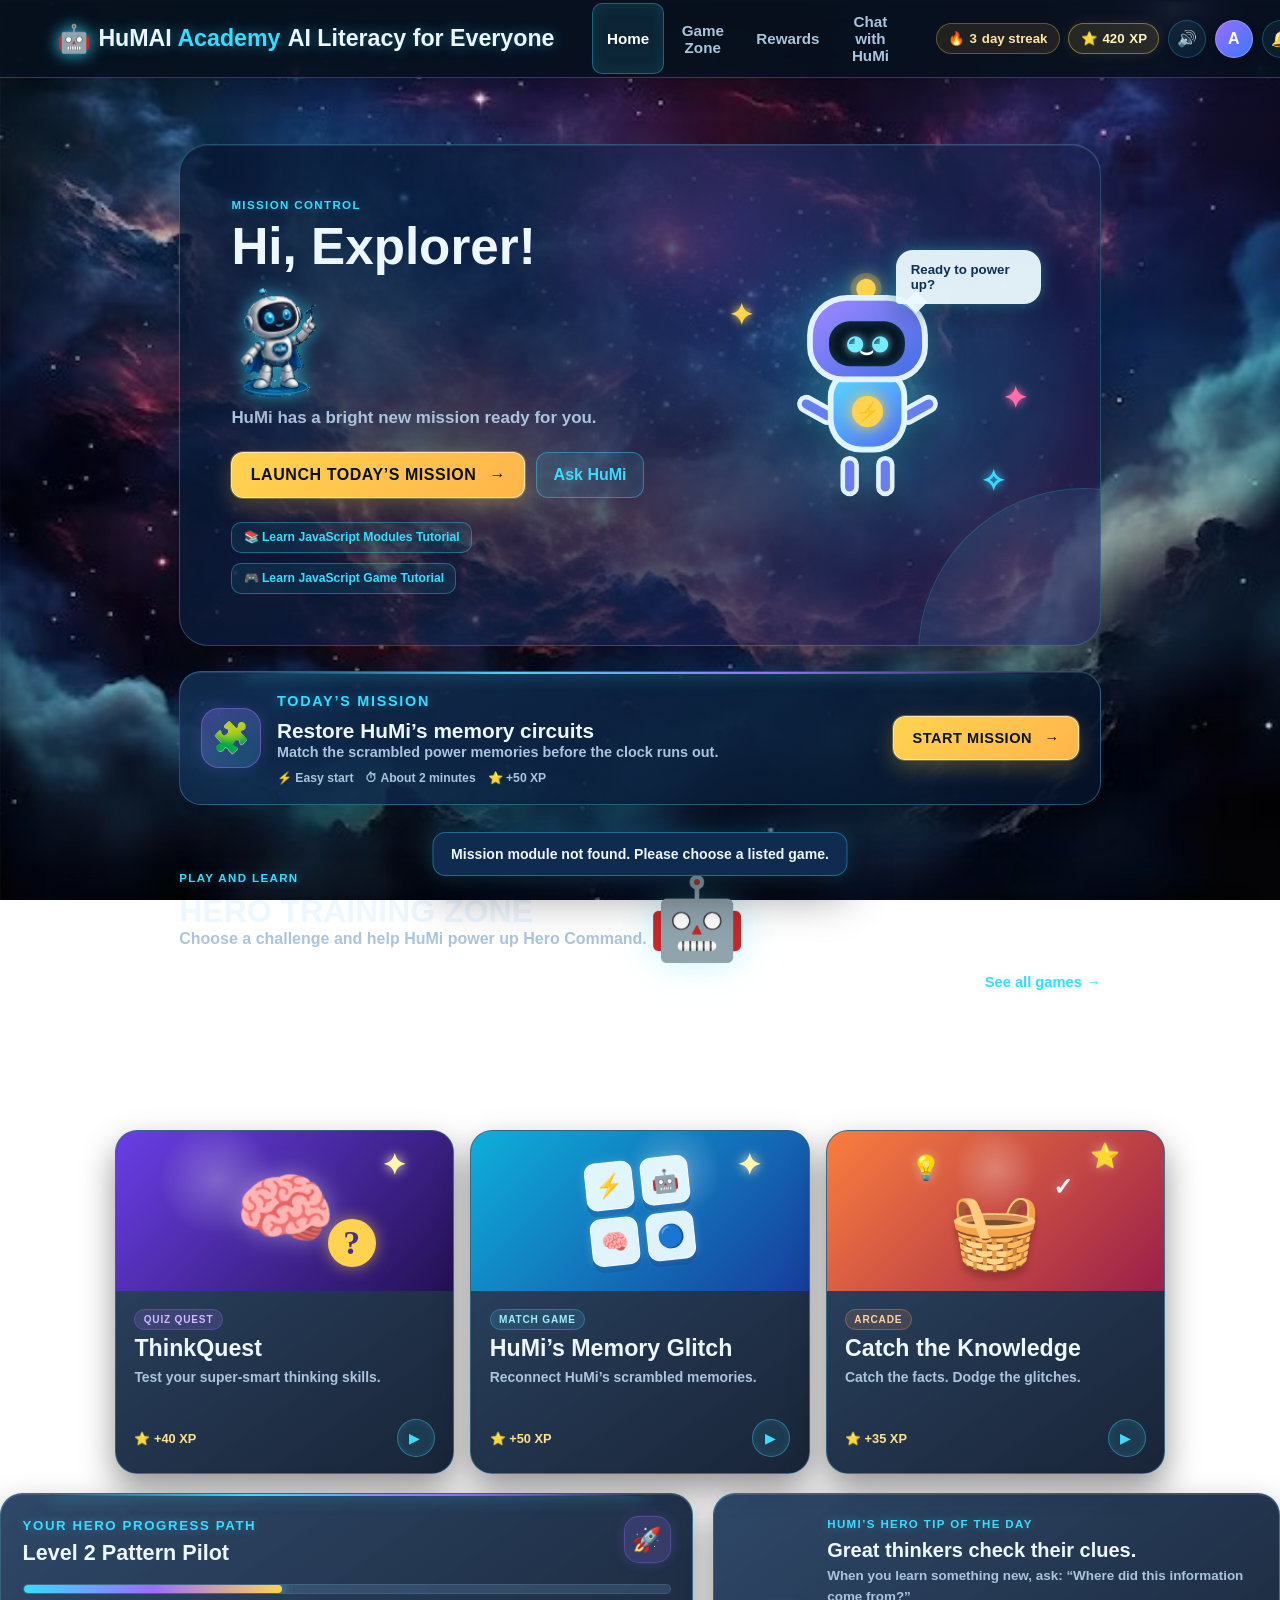
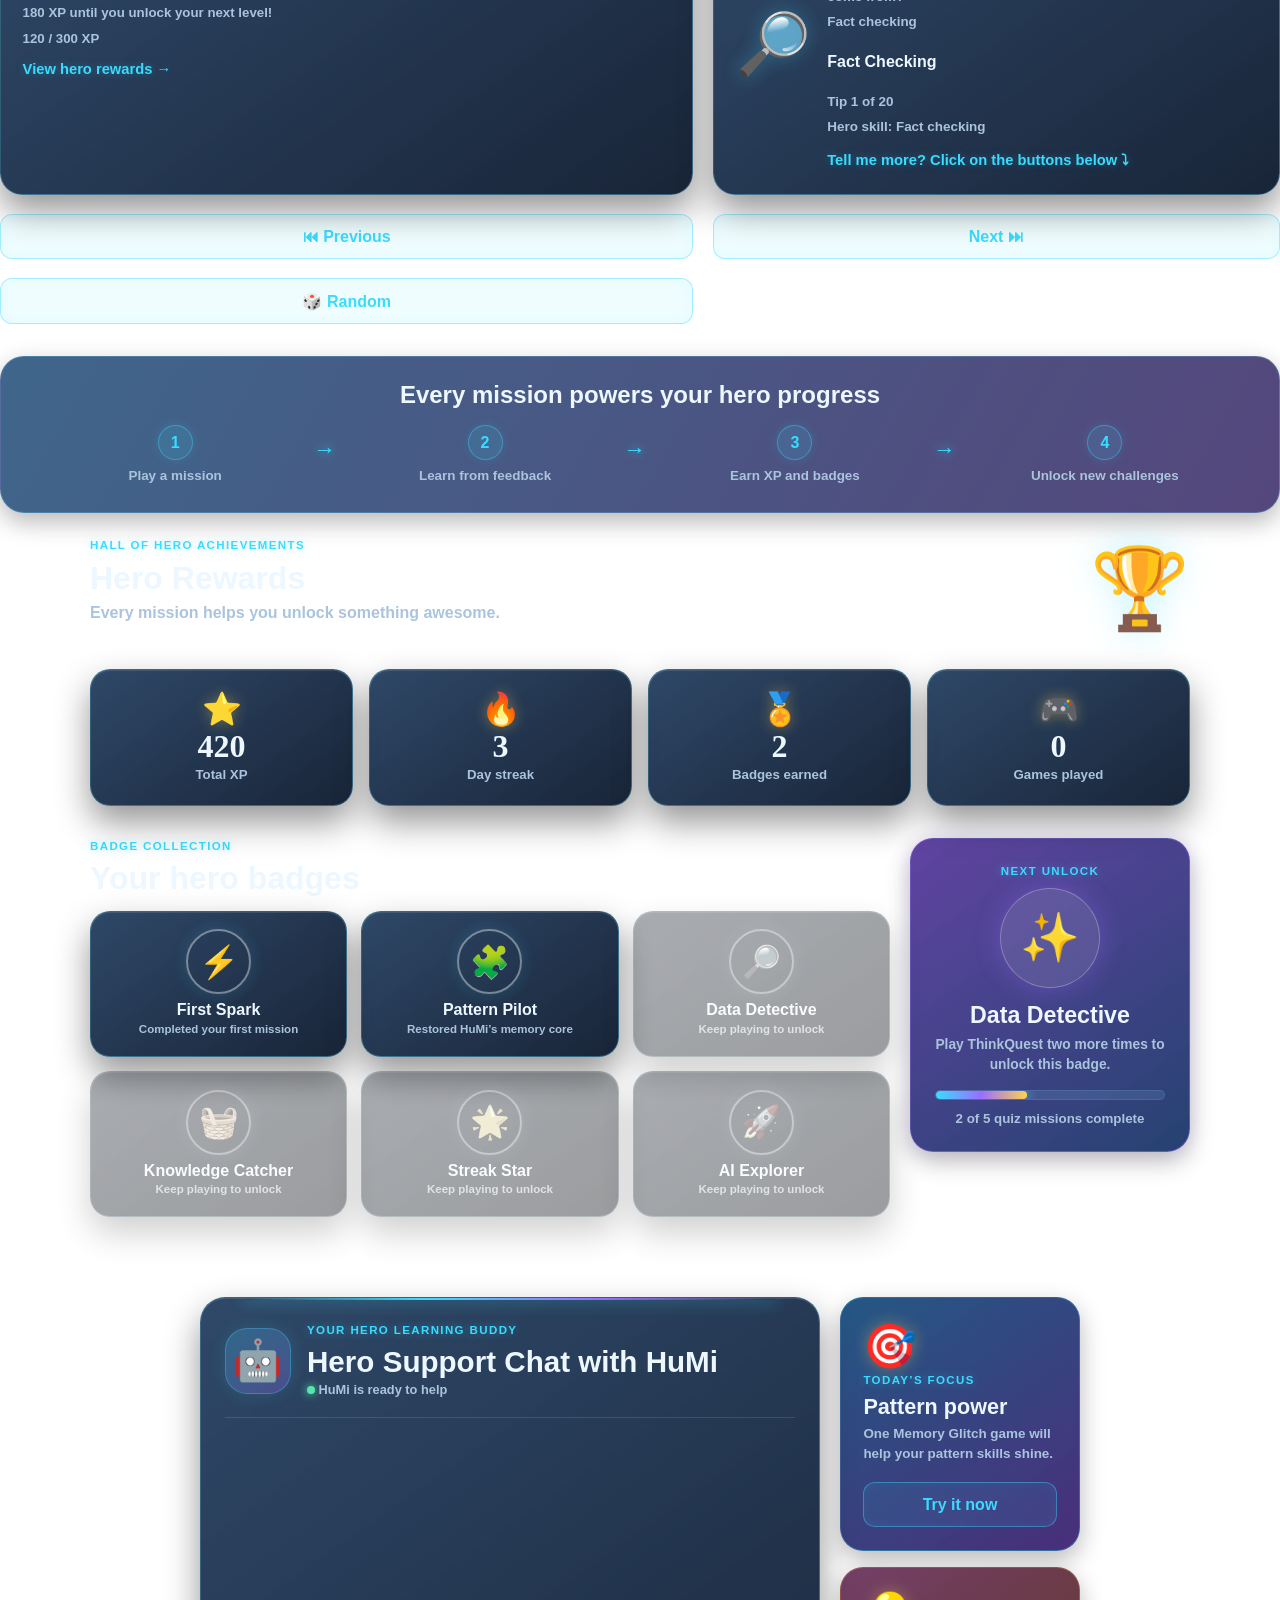
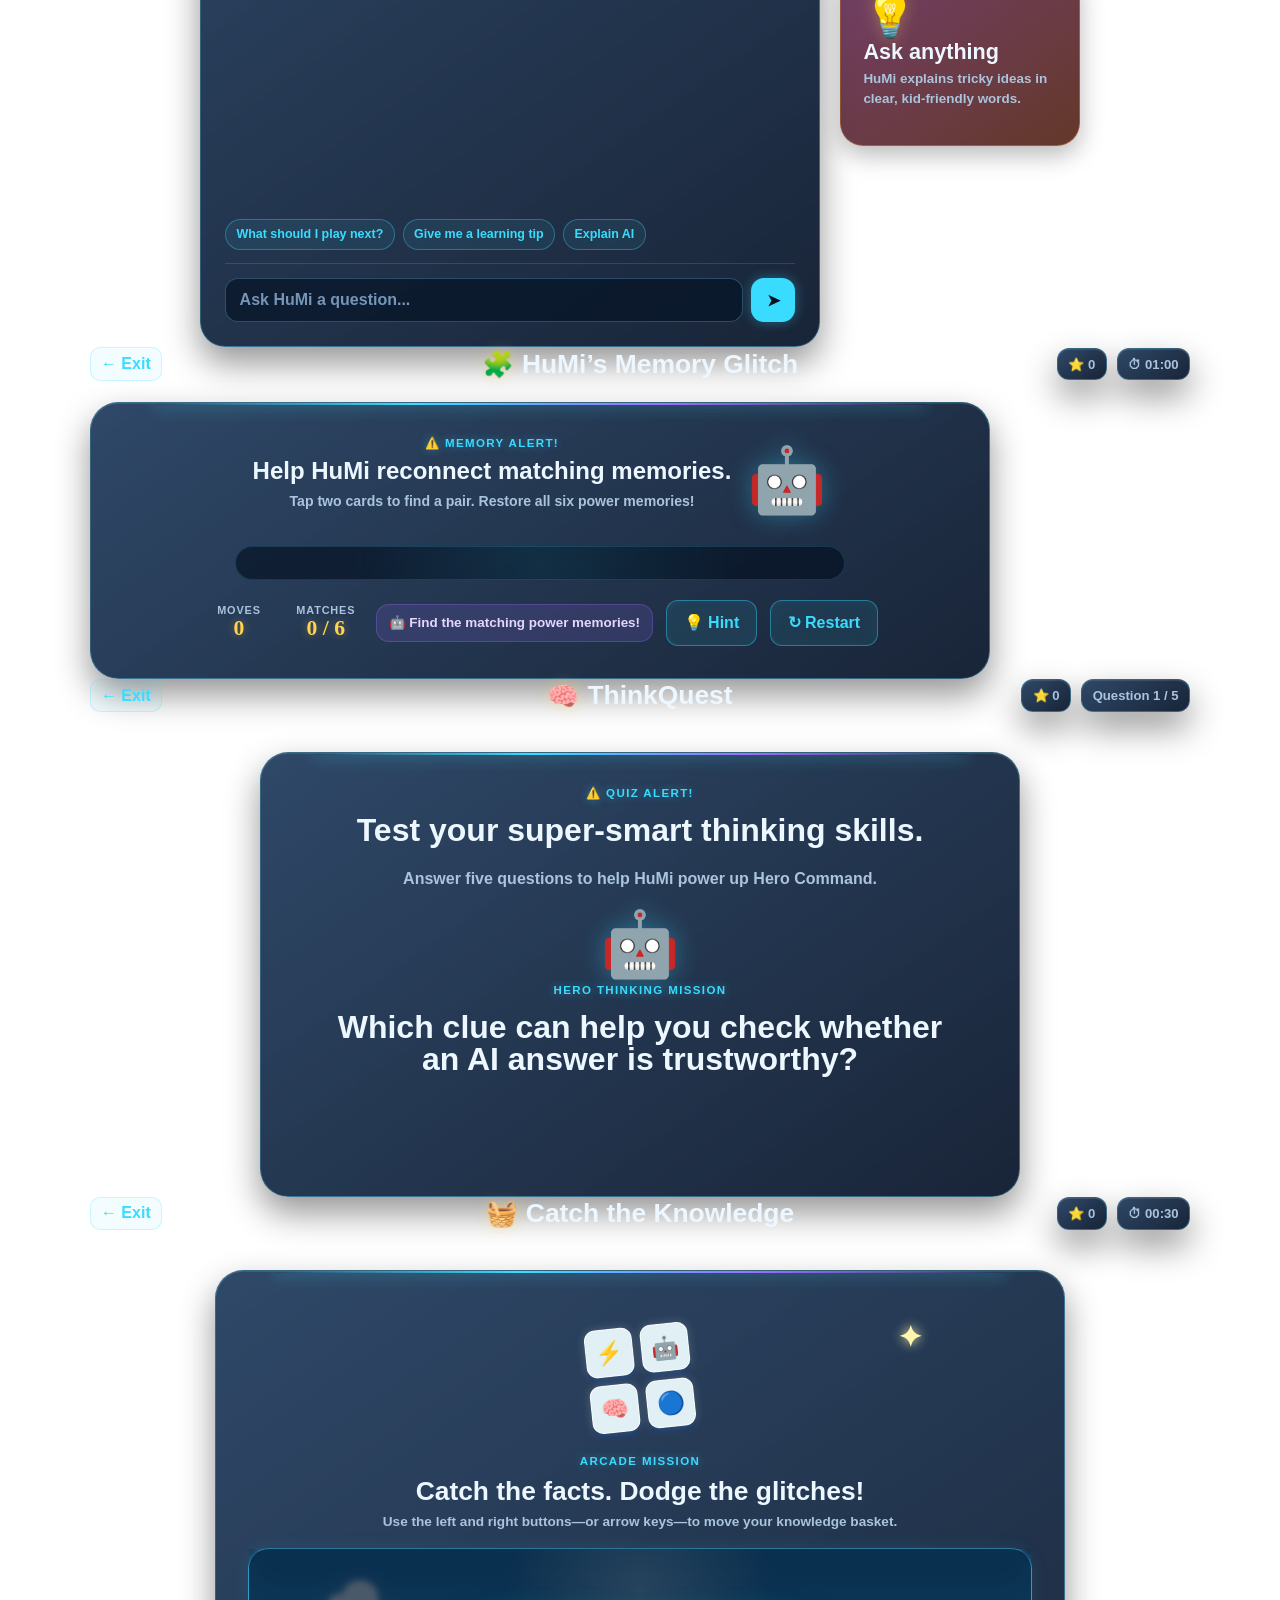
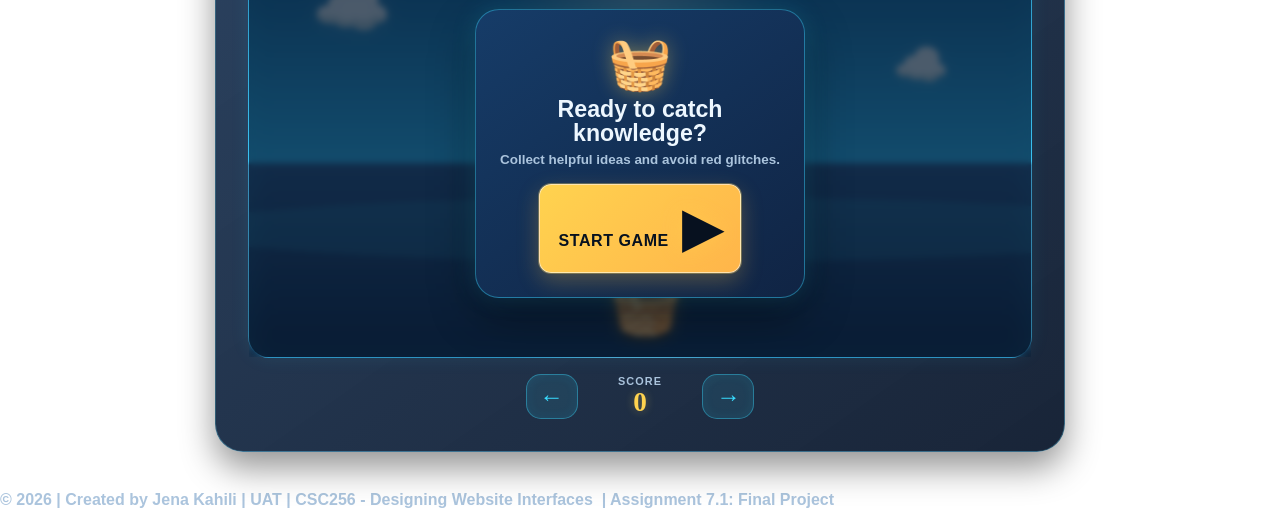
==== commit 54d036d4: "Syntax error on initial upload Updated the game choice section" ====
--- a/index.html
+++ b/index.html
@@ -165,15 +165,14 @@
                 <button class="primary-button small" id="missionPlayButton">Start mission <span>→</span></button>
           <!-- Closing section tag for the daily mission card -->
           </section>
-          
-          <!-- 49th tag that defines the game choice section -->
-          <section class="screen" id="games-screen" aria-labelledby="games-title">
+          <!-- 49th tag that defines the Game Zone section -->
+          <section class="section-heading">
               <!-- 50th tag that defines the game zone eyebrow and the Hero Training Zone games screen, which displays a grid of available games and 
               explains how each game contributes to the learning path -->
-              <div class="page-header"><div><p class="eyebrow">PLAY AND LEARN</p><h2 id="games-title">HERO TRAINING ZONE</h2>
+              <div class="page-header"><div><p class="eyebrow">PLAY AND LEARN</p><h2>HERO TRAINING ZONE</h2>
                 <p>Choose a challenge and help HuMi power up Hero Command.</p></div>
-                 <div class="page-humi" aria-hidden="true">🤖</div>
-            </div>
+                <div class="page-humi" aria-hidden="true">🤖</div>
+              </div>
                 <!-- 51st tag that defines the button to see all games -->
                 <button class="text-button" data-route="games" type="button">See all games <span>→</span></button>
               <!-- Closing div tag for the game grid -->
@@ -224,7 +223,7 @@
               <span class="level-icon" id="levelIcon">🚀</span></div>
               <!-- 64th tag that defines the progress track -->
               <div class="progress-track">
-                <span id="levelProgress" style="width: 42%"></span>
+                <span id="levelProgress" style="width: 30%"></span>
               </div>
               <!-- 65th tag that defines the progress card bottom -->
               <p><strong id="xpToLevel">180 XP</strong> until you unlock your next level!</p>
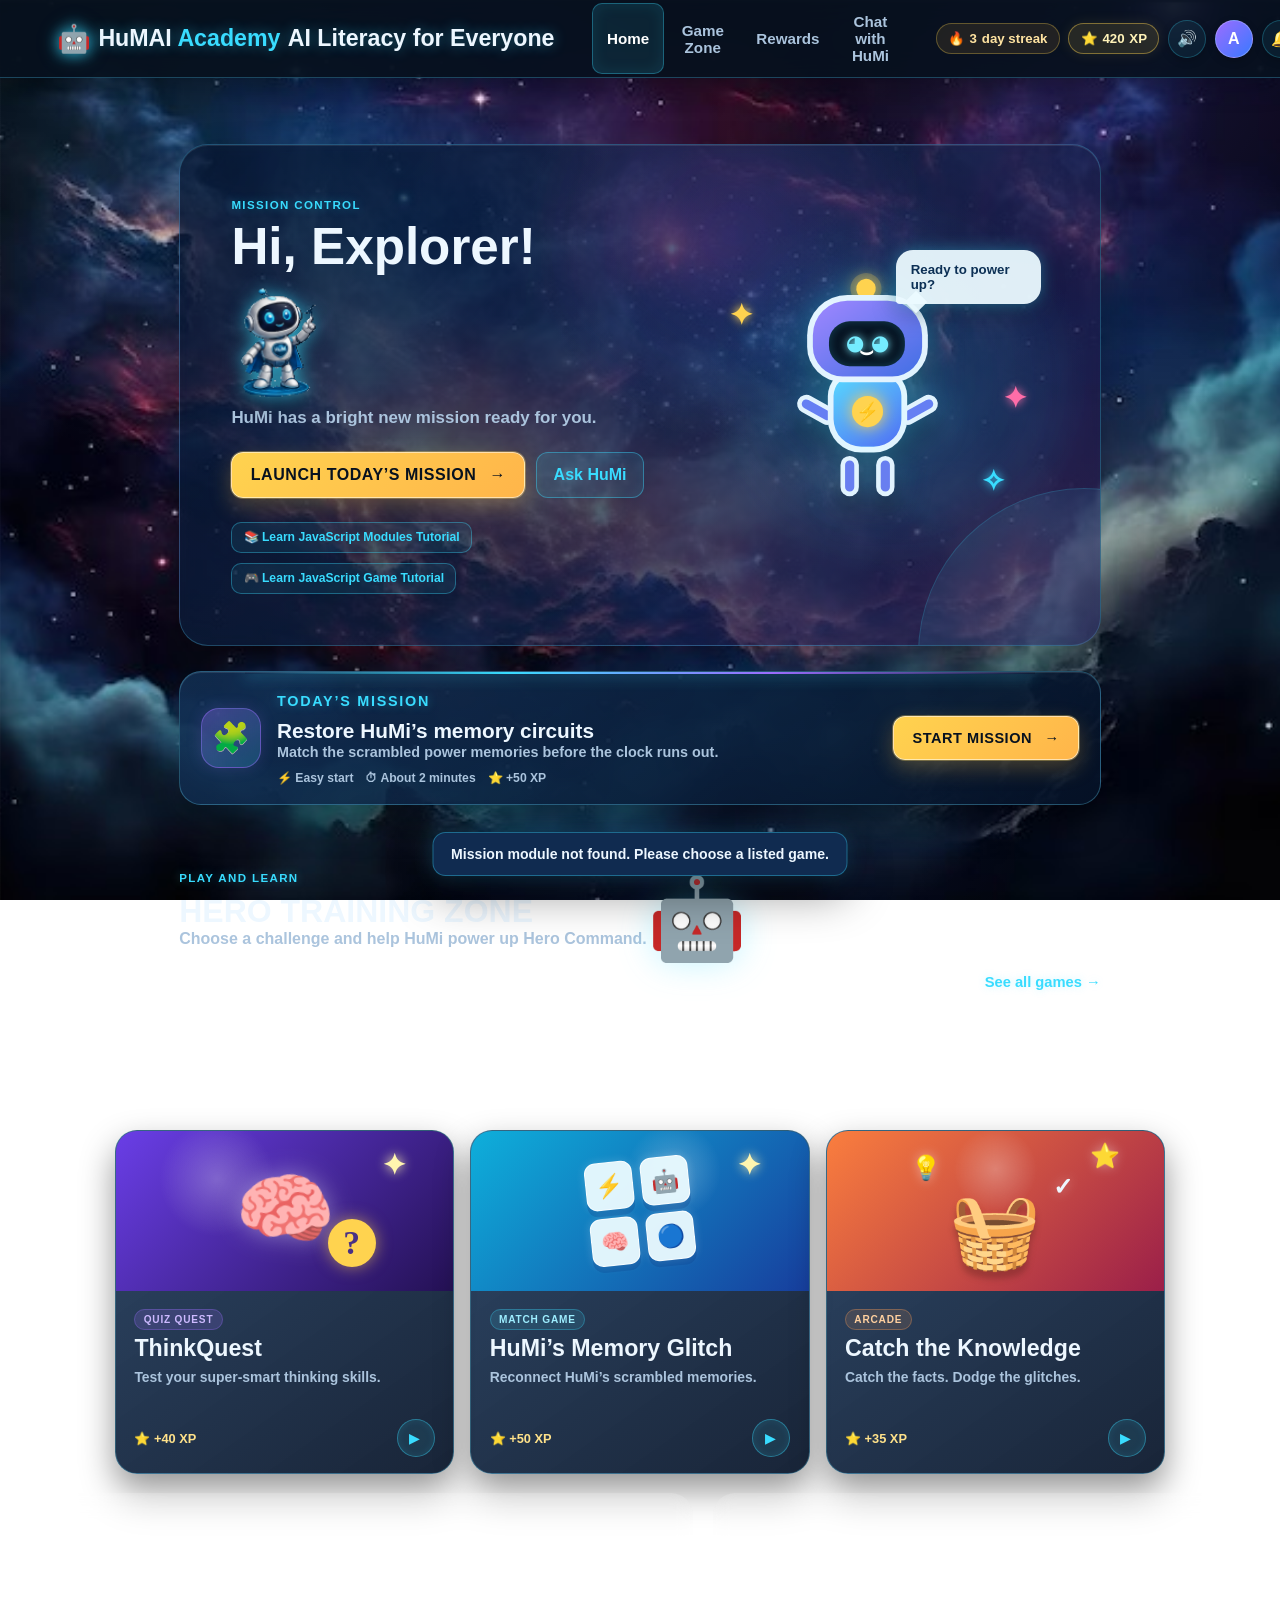
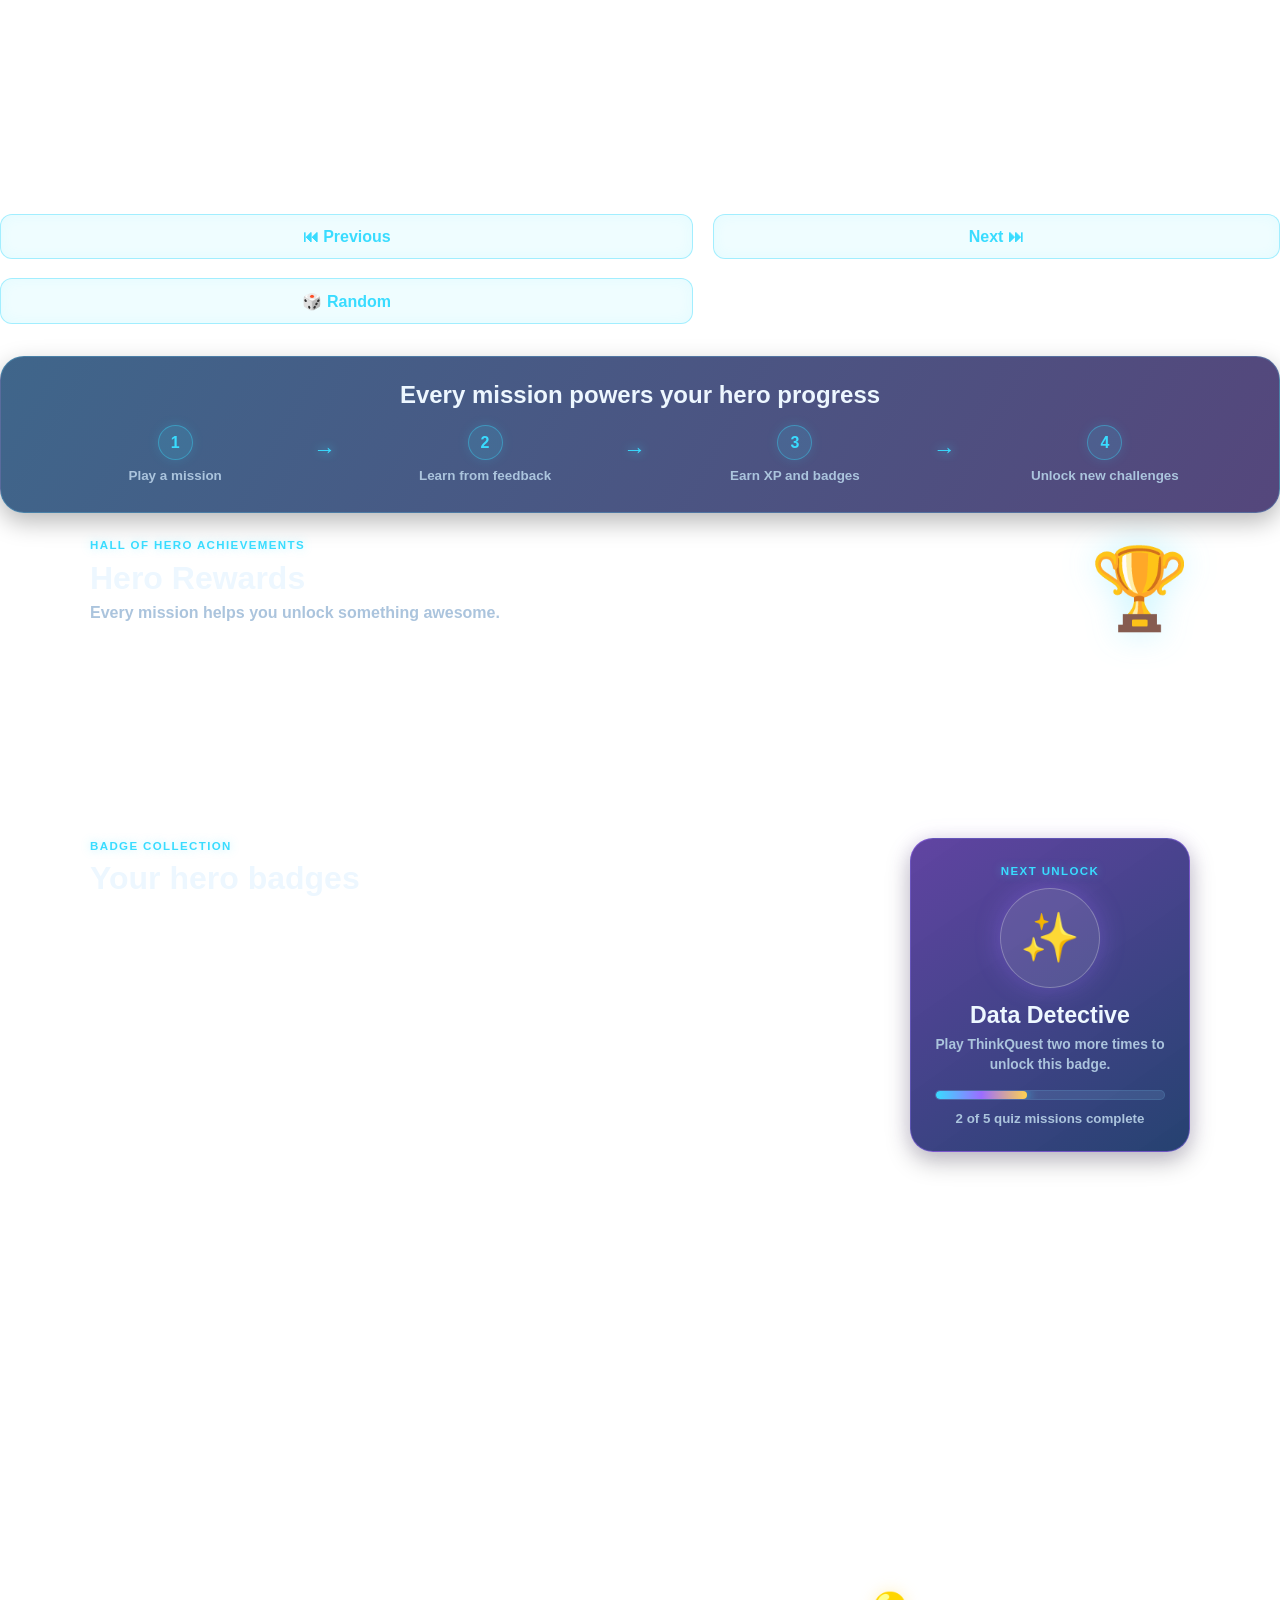
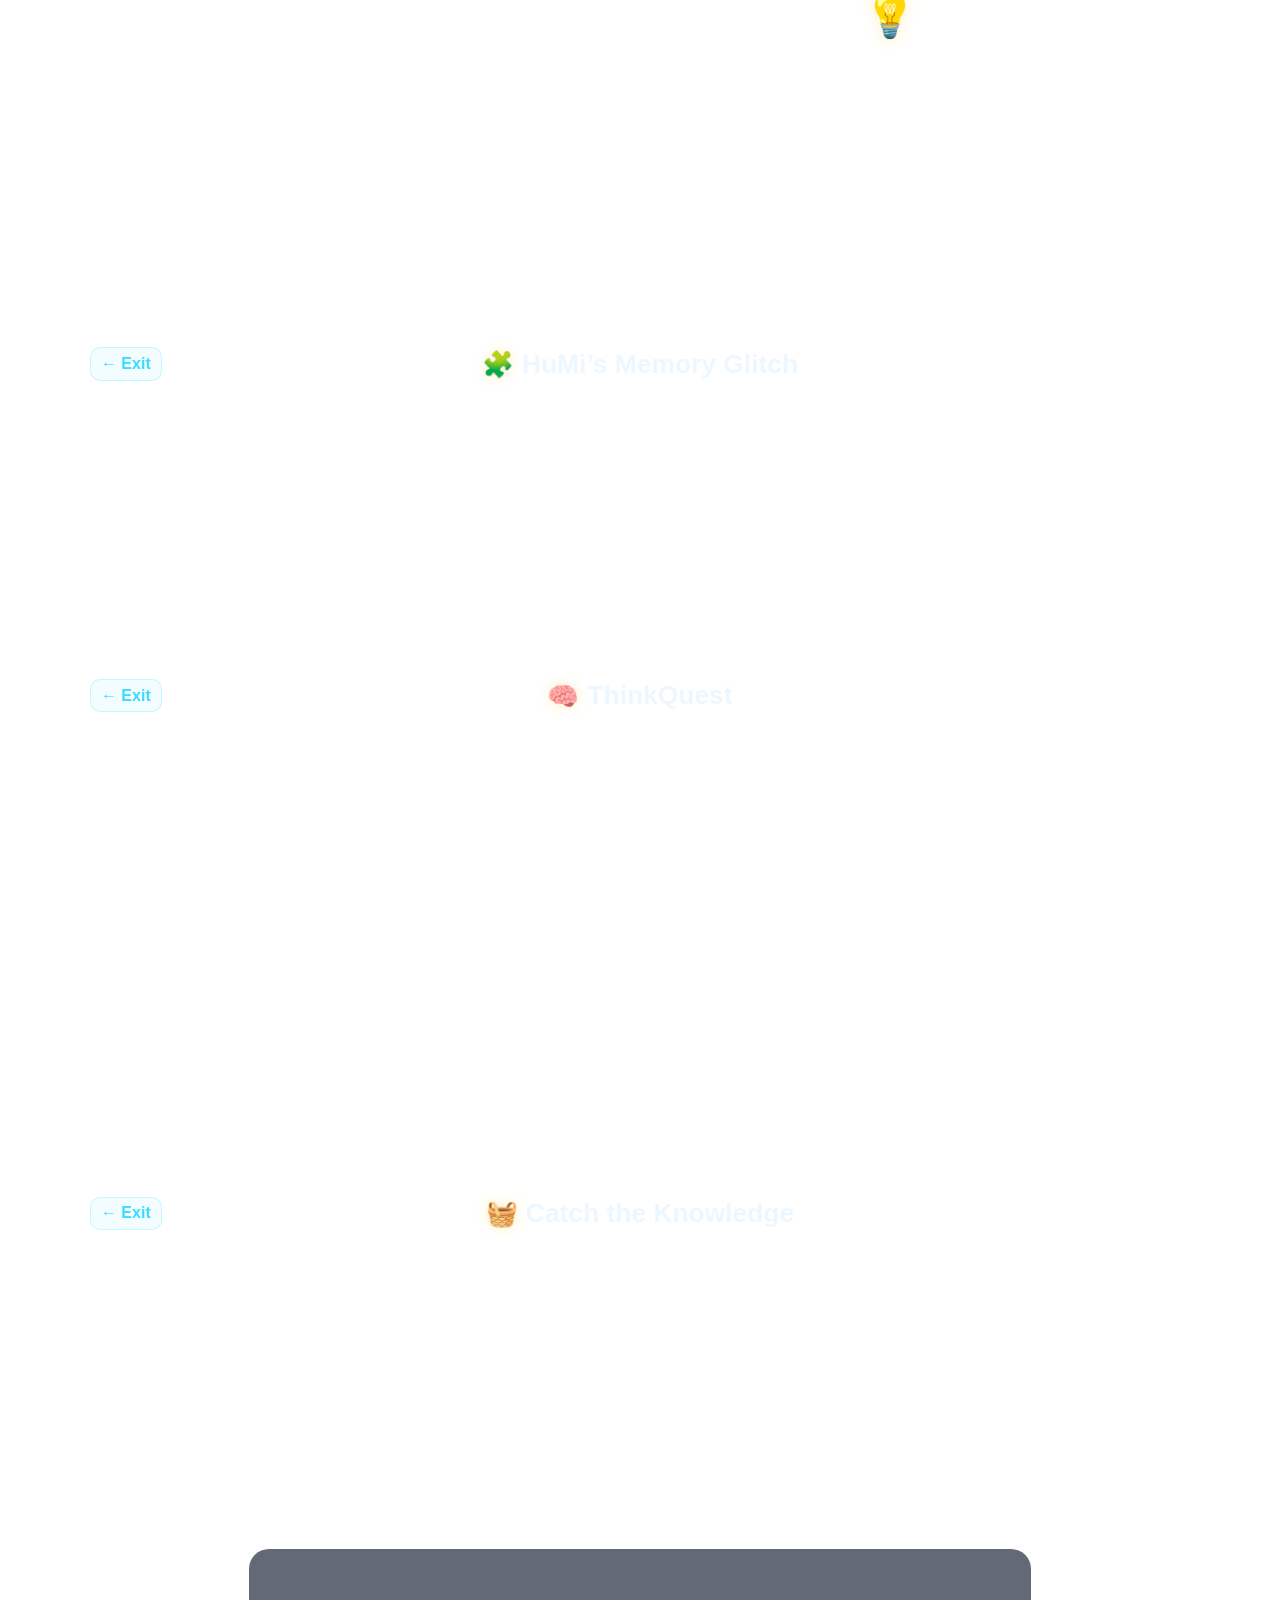
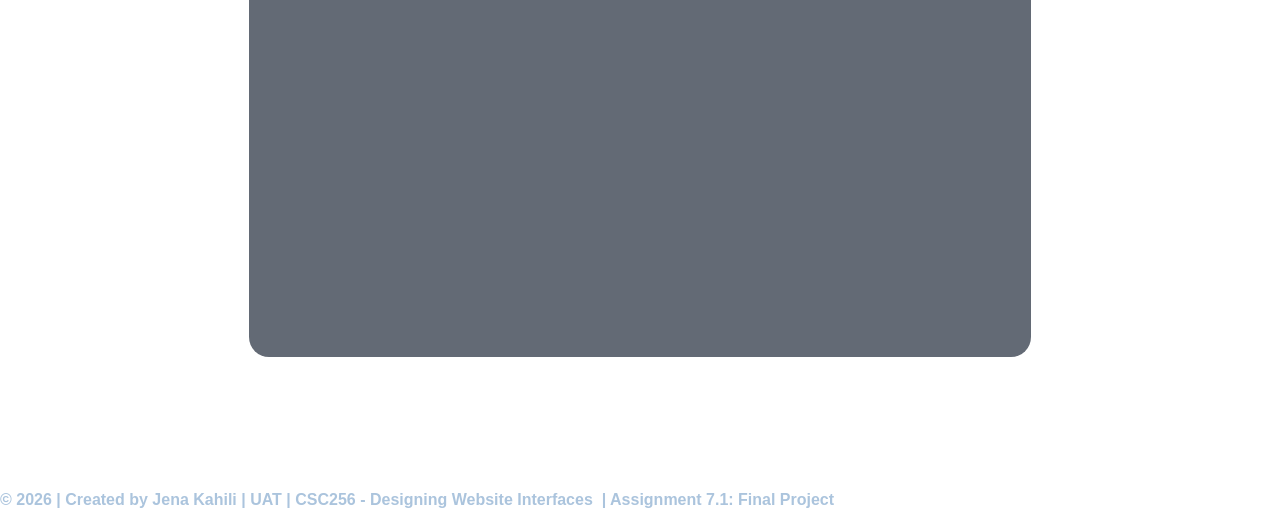
==== commit 826eb280: "Fix script source path in index.html" ====
--- a/index.html
+++ b/index.html
@@ -18,7 +18,7 @@
   <!-- 9th tag that links to the external CSS stylesheet for styling the page -->
   <link rel="stylesheet" href="./styles-hero-command.css" />
   <!-- 10th tag that links to the external JavaScript file for adding interactivity to the page -->
-  <script type="module" src="app.js"></script>
+  <script type="module" src="./app.js"></script>
 <!-- Closing head tag - last line of the head element -->
 </head>
   <!--11th tag that defines the start of the body element -->
